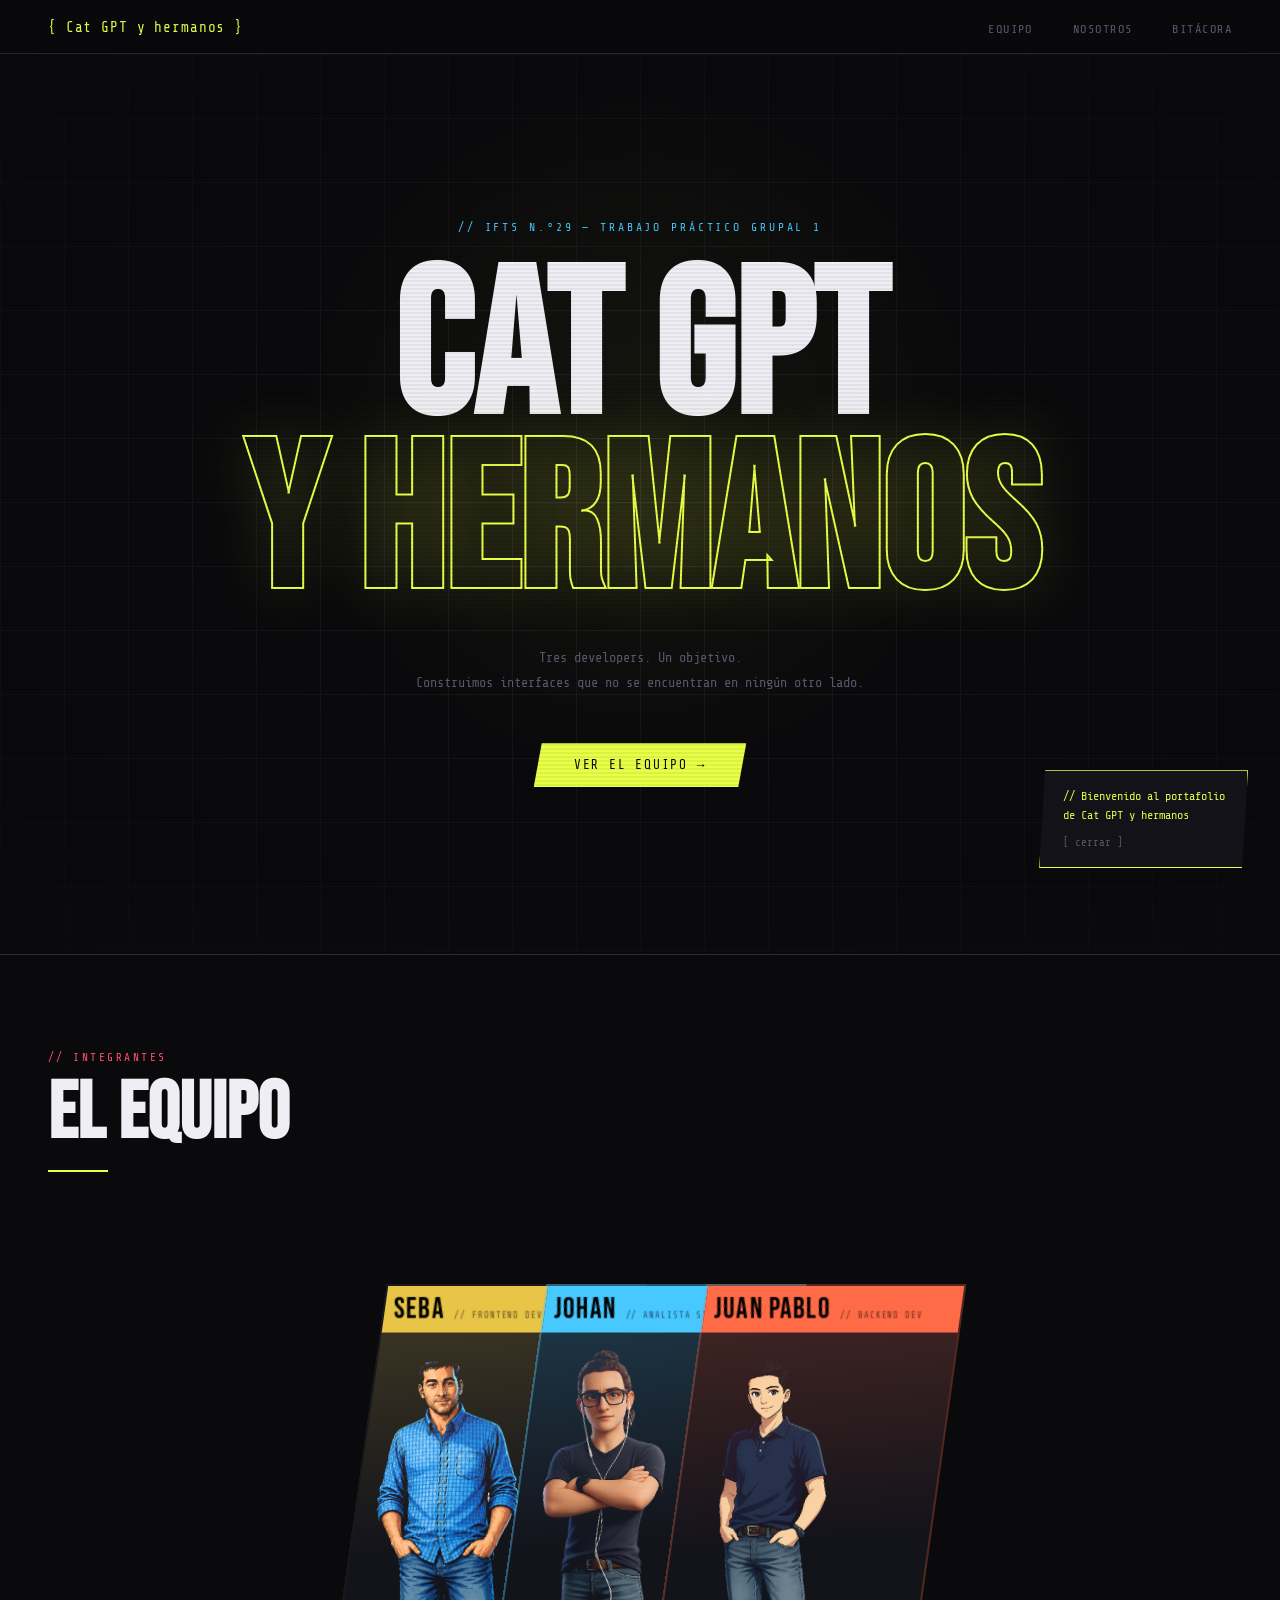
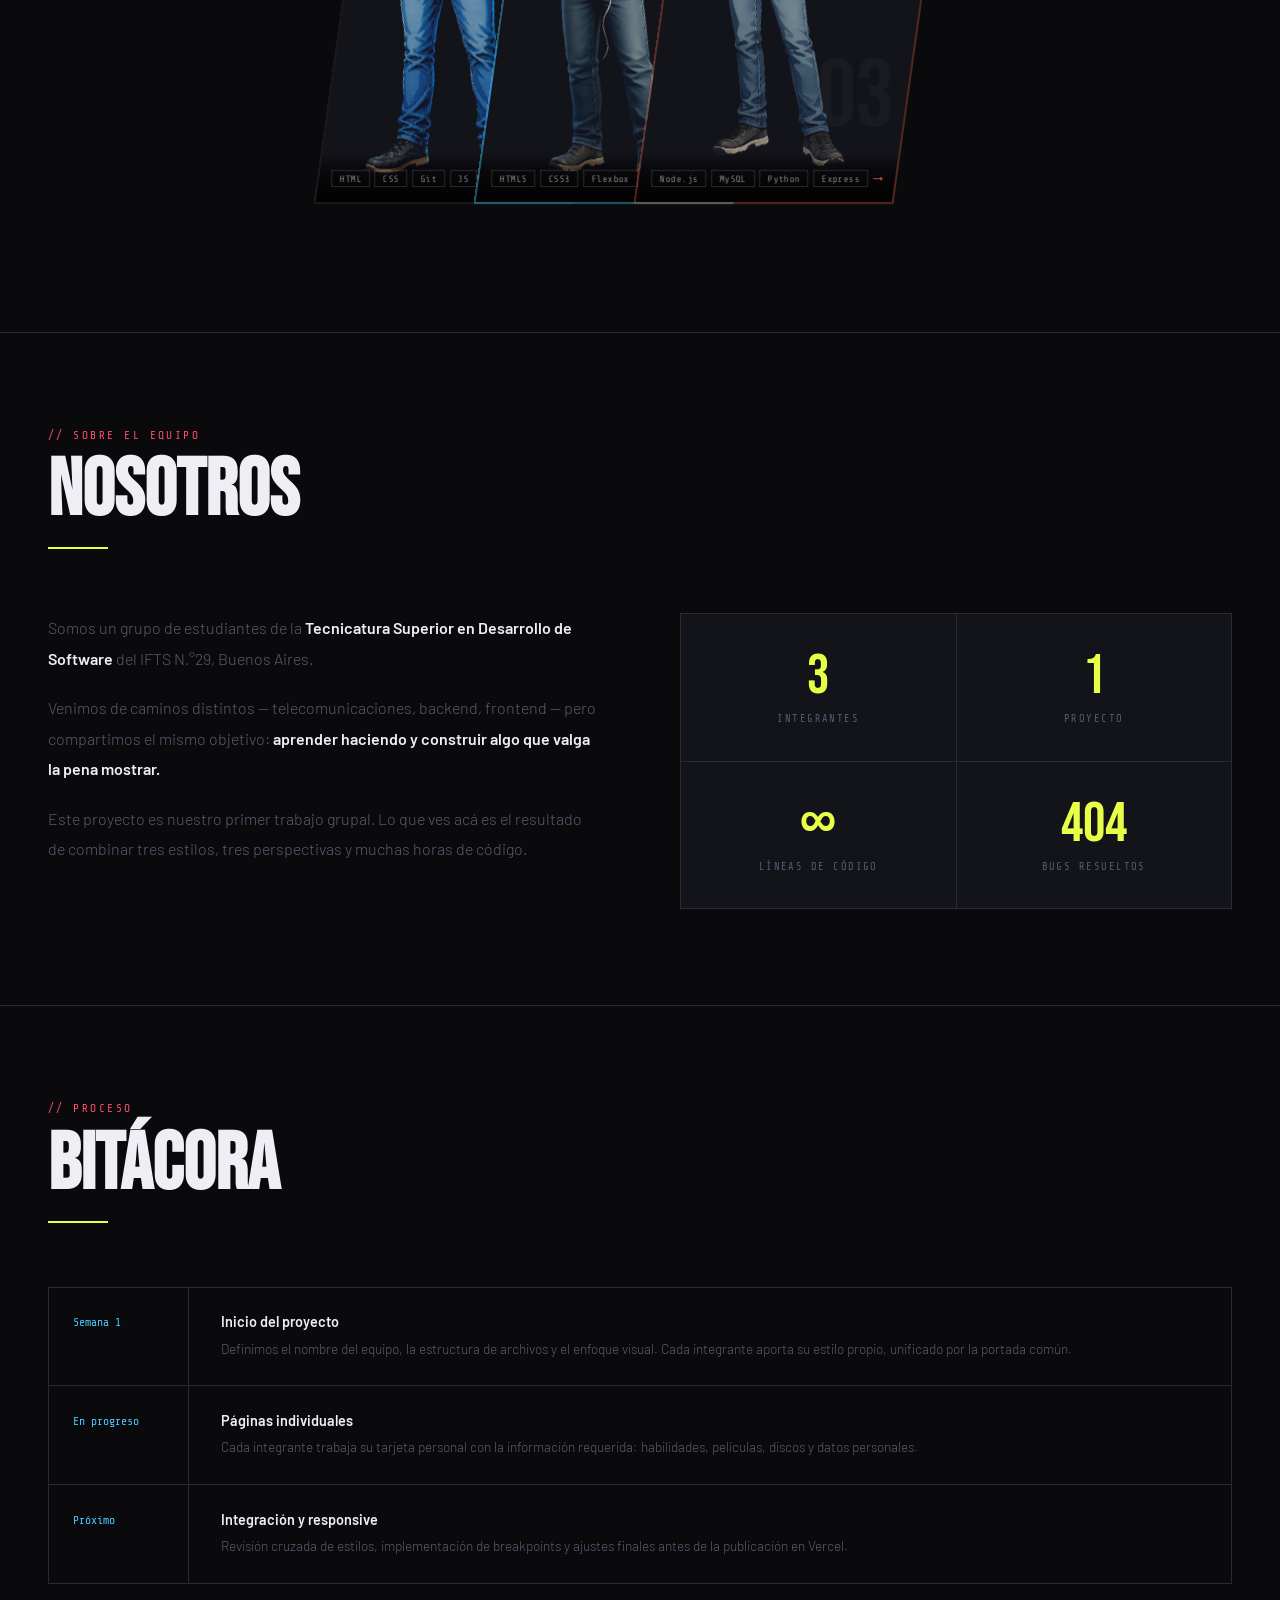
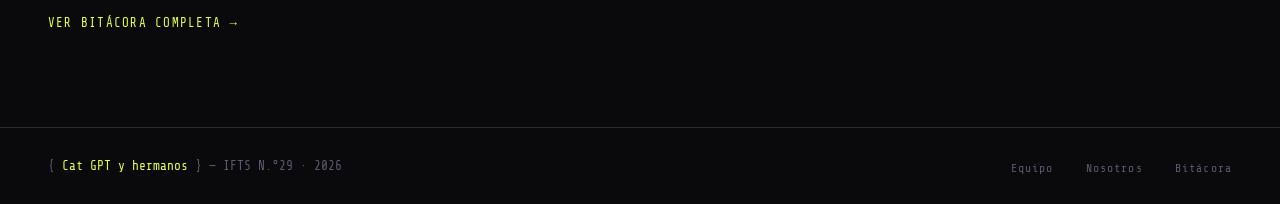
==== index.html @ 123f5d28 "Carga de archivos del TP1 Trabajo Práctico Grupal N°1 Portafolio de equipo desarrollado con HTML, CS" ====
<!DOCTYPE html>
<html lang="es">
<head>
  <meta charset="UTF-8" />
  <meta name="viewport" content="width=device-width, initial-scale=1.0" />
  <title>Cat gpt y hermanos — Portafolio Grupal</title>
  <link rel="preconnect" href="https://fonts.googleapis.com" />
  <link href="https://fonts.googleapis.com/css2?family=Share+Tech+Mono&family=Bebas+Neue&family=Barlow:wght@300;400;600&display=swap" rel="stylesheet" />
  <link rel="stylesheet" href="css/styles.css" />
</head>
<body>
<nav>
    <span class="nav-logo">{ Cat GPT y hermanos }</span>
    <ul class="nav-links">
      <li><a href="#equipo">Equipo</a></li>
      <li><a href="#nosotros">Nosotros</a></li>
      <li><a href="#bitacora">Bitácora</a></li>
    </ul>
  </nav>
  <div class="hero">
    <div class="hero-grid"></div>
    <div class="hero-glow"></div>
    <p class="hero-eyebrow">// IFTS N.°29 &mdash; Trabajo Práctico Grupal 1</p>
    <h1 class="hero-title">
      <span class="w1">CAT GPT</span>
      <span class="w2">Y HERMANOS</span>
    </h1>
    <p class="hero-sub">
      Tres developers. Un objetivo.<br>
      Construimos interfaces que no se encuentran en ningún otro lado.
    </p>
    <a href="#equipo" class="hero-cta">Ver el equipo →</a>
  </div>
  <section id="equipo">
    <div class="section-wrap">
      <p class="section-label">// integrantes</p>
      <h2 class="section-title">EL EQUIPO</h2>
      <div class="section-divider"></div>

      <div class="cards-stage">

        <!-- SEBA -->
        <a href="seba.html" class="char-card">
          <div class="char-bg"></div>
          <div class="char-banner">
            <span class="char-name">SEBA</span>
            <span class="char-role-badge">// Frontend Dev</span>
          </div>
          <img class="char-avatar" src="img/seba.png" alt="Seba" />
          <span class="char-num">01</span>
          <div class="char-footer">
            <div class="char-tags">
              <span class="char-tag">HTML</span>
              <span class="char-tag">CSS</span>
              <span class="char-tag">Git</span>
              <span class="char-tag">JS</span>
            </div>
            <span class="char-arrow">→</span>
          </div>
        </a>

        <!-- JOHAN -->
        <a href="johan.html" class="char-card">
          <div class="char-bg"></div>
          <div class="char-banner">
            <span class="char-name">JOHAN</span>
            <span class="char-role-badge">// Analista Sistemas</span>
          </div>
          <img class="char-avatar" src="img/johan.png" alt="Johan" />
          <span class="char-num">02</span>
          <div class="char-footer">
            <div class="char-tags">
              <span class="char-tag">HTML5</span>
              <span class="char-tag">CSS3</span>
              <span class="char-tag">Flexbox</span>
              <span class="char-tag">GitHub</span>
            </div>
            <span class="char-arrow">→</span>
          </div>
        </a>

        <!-- JUAN PABLO -->
        <a href="juanpablo.html" class="char-card">
          <div class="char-bg"></div>
          <div class="char-banner">
            <span class="char-name">JUAN PABLO</span>
            <span class="char-role-badge">// Backend Dev</span>
          </div>
          <img class="char-avatar" src="img/juanpablo.png" alt="Juan Pablo" />
          <span class="char-num">03</span>
          <div class="char-footer">
            <div class="char-tags">
              <span class="char-tag">Node.js</span>
              <span class="char-tag">MySQL</span>
              <span class="char-tag">Python</span>
              <span class="char-tag">Express</span>
            </div>
            <span class="char-arrow">→</span>
          </div>
        </a>

      </div>
    </div>
  </section>
  
  <section id="nosotros">
    <div class="section-wrap">
      <p class="section-label">// sobre el equipo</p>
      <h2 class="section-title">NOSOTROS</h2>
      <div class="section-divider"></div>

      <div class="about-grid">
        <div class="about-text">
          <p>Somos un grupo de estudiantes de la <strong>Tecnicatura Superior en Desarrollo de Software</strong> del IFTS N.°29, Buenos Aires.</p>
          <p>Venimos de caminos distintos — telecomunicaciones, backend, frontend — pero compartimos el mismo objetivo: <strong>aprender haciendo y construir algo que valga la pena mostrar.</strong></p>
          <p>Este proyecto es nuestro primer trabajo grupal. Lo que ves acá es el resultado de combinar tres estilos, tres perspectivas y muchas horas de código.</p>
        </div>

        <div class="about-stats">
          <div class="stat">
            <div class="stat-number">3</div>
            <div class="stat-label">Integrantes</div>
          </div>
          <div class="stat">
            <div class="stat-number">1</div>
            <div class="stat-label">Proyecto</div>
          </div>
          <div class="stat">
            <div class="stat-number">∞</div>
            <div class="stat-label">Líneas de código</div>
          </div>
          <div class="stat">
            <div class="stat-number">404</div>
            <div class="stat-label">Bugs resueltos</div>
          </div>
        </div>
      </div>

    </div>
  </section>

  <section id="bitacora">
    <div class="section-wrap">
      <p class="section-label">// proceso</p>
      <h2 class="section-title">BITÁCORA</h2>
      <div class="section-divider"></div>

      <div class="bitacora-list">

        <div class="bita-entry">
          <span class="bita-date">Semana 1</span>
          <div class="bita-content">
            <strong>Inicio del proyecto</strong>
            <p>Definimos el nombre del equipo, la estructura de archivos y el enfoque visual. Cada integrante aporta su estilo propio, unificado por la portada común.</p>
          </div>
        </div>

        <div class="bita-entry">
          <span class="bita-date">En progreso</span>
          <div class="bita-content">
            <strong>Páginas individuales</strong>
            <p>Cada integrante trabaja su tarjeta personal con la información requerida: habilidades, películas, discos y datos personales.</p>
          </div>
        </div>

        <div class="bita-entry">
          <span class="bita-date">Próximo</span>
          <div class="bita-content">
            <strong>Integración y responsive</strong>
            <p>Revisión cruzada de estilos, implementación de breakpoints y ajustes finales antes de la publicación en Vercel.</p>
          </div>
        </div>

      </div>
      <a href="bitacora.html" class="bita-link">Ver bitácora completa →</a>
    </div>
  </section>

  <footer>
    <span class="footer-brand">{ <span>Cat GPT y hermanos</span> } — IFTS N.°29 · 2026</span>
    <ul class="footer-links">
      <li><a href="#equipo">Equipo</a></li>
      <li><a href="#nosotros">Nosotros</a></li>
      <li><a href="bitacora.html">Bitácora</a></li>
    </ul>
  </footer>

  <div id="toast">
    <span>// Bienvenido al portafolio<br>de Cat GPT y hermanos</span>
    <span id="toast-close">[ cerrar ]</span>
  </div>

  <script src="js/main.js"></script>
</body>
</html>
---- css/styles.css ----
/* RESET & VARIABLES*/
*, *::before, *::after {
  box-sizing: border-box;
  margin: 0;
  padding: 0;
}

:root {
  --bg:      #0a0a0c;
  --card-bg: #13131a;
  --border:  #2a2a36;
  --accent:  #e8ff47;
  --accent2: #ff4f6d;
  --accent3: #47c8ff;
  --text:    #eeeef4;
  --muted:   #5a5a70;
  --mono:    'Share Tech Mono', monospace;
  --display: 'Bebas Neue', sans-serif;
  --body:    'Barlow', sans-serif;
  --c1: #e8c547;
  --c2: #47c8ff;
  --c3: #ff6b47;
}

html {
  scroll-behavior: smooth;
}

body {
  background: var(--bg);
  color: var(--text);
  font-family: var(--body);
  overflow-x: hidden;
}

body::after {
  content: '';
  position: fixed;
  inset: 0;
  background: repeating-linear-gradient(
    0deg,
    transparent,
    transparent 2px,
    rgba(0,0,0,0.05) 2px,
    rgba(0,0,0,0.05) 4px
  );
  pointer-events: none;
  z-index: 999;
}

nav {
  position: sticky;
  top: 0;
  z-index: 100;
  background: rgba(10,10,12,0.93);
  backdrop-filter: blur(16px);
  border-bottom: 1px solid var(--border);
  padding: 0 3rem;
  display: flex;
  align-items: center;
  justify-content: space-between;
  height: 54px;
}

.nav-logo {
  font-family: var(--mono);
  font-size: 0.9rem;
  color: var(--accent);
  letter-spacing: 0.06em;
}

.nav-links {
  display: flex;
  gap: 2.5rem;
  list-style: none;
}

.nav-links a {
  font-family: var(--mono);
  font-size: 0.75rem;
  color: var(--muted);
  text-decoration: none;
  letter-spacing: 0.12em;
  text-transform: uppercase;
  transition: color 0.2s;
}

.nav-links a:hover {
  color: var(--accent);
}

.hero {
  position: relative;
  min-height: 100vh;
  display: flex;
  flex-direction: column;
  align-items: center;
  justify-content: center;
  text-align: center;
  padding: 4rem 2rem;
  overflow: hidden;
}

.hero-grid {
  position: absolute;
  inset: 0;
  background-image:
    linear-gradient(rgba(42,42,54,0.5) 1px, transparent 1px),
    linear-gradient(90deg, rgba(42,42,54,0.5) 1px, transparent 1px);
  background-size: 64px 64px;
  mask-image: radial-gradient(ellipse 80% 70% at 50% 50%, black, transparent);
}

.hero-glow {
  position: absolute;
  width: 700px;
  height: 700px;
  border-radius: 50%;
  background: radial-gradient(circle, rgba(232,255,71,0.05) 0%, transparent 70%);
  top: 50%;
  left: 50%;
  transform: translate(-50%, -60%);
  pointer-events: none;
}

.hero-eyebrow {
  font-family: var(--mono);
  font-size: 0.72rem;
  color: var(--accent3);
  letter-spacing: 0.25em;
  text-transform: uppercase;
  margin-bottom: 2rem;
  opacity: 0;
  animation: fadeUp 0.6s ease forwards 0.2s;
  position: relative;
}

.hero-title {
  font-family: var(--display);
  font-size: clamp(5rem, 16vw, 13rem);
  line-height: 0.85;
  margin-bottom: 2rem;
  opacity: 0;
  animation: fadeUp 0.7s ease forwards 0.4s;
  position: relative;
}

.hero-title .w1 {
  color: var(--text);
  display: block;
}

.hero-title .w2 {
  color: transparent;
  -webkit-text-stroke: 2px var(--accent);
  display: block;
  text-shadow: 0 0 60px rgba(232,255,71,0.15);
}

.hero-sub {
  font-family: var(--mono);
  font-size: 0.85rem;
  color: var(--muted);
  line-height: 1.8;
  max-width: 460px;
  margin-bottom: 3rem;
  opacity: 0;
  animation: fadeUp 0.7s ease forwards 0.6s;
  position: relative;
}

.hero-cta {
  display: inline-block;
  font-family: var(--mono);
  font-size: 0.8rem;
  letter-spacing: 0.14em;
  text-transform: uppercase;
  color: var(--bg);
  background: var(--accent);
  padding: 0.9rem 2.5rem;
  text-decoration: none;
  clip-path: polygon(8px 0%, 100% 0%, calc(100% - 8px) 100%, 0% 100%);
  transition: box-shadow 0.2s, transform 0.2s;
  opacity: 0;
  animation: fadeUp 0.7s ease forwards 0.8s;
  position: relative;
}

.hero-cta:hover {
  box-shadow: 0 0 32px rgba(232,255,71,0.4);
  transform: translateY(-2px);
}

@keyframes fadeUp {
  from {
    opacity: 0;
    transform: translateY(24px);
  }
  to {
    opacity: 1;
    transform: translateY(0);
  }
}


#equipo {
  border-top: 1px solid var(--border);
}

.section-wrap {
  max-width: 1300px;
  margin: 0 auto;
  padding: 6rem 3rem;
}

.section-label {
  font-family: var(--mono);
  font-size: 0.7rem;
  color: var(--accent2);
  letter-spacing: 0.22em;
  text-transform: uppercase;
  margin-bottom: 0.6rem;
}

.section-title {
  font-family: var(--display);
  font-size: clamp(2.8rem, 7vw, 5rem);
  color: var(--text);
  line-height: 1;
  margin-bottom: 1rem;
}

.section-divider {
  width: 60px;
  height: 2px;
  background: var(--accent);
  margin-bottom: 4rem;
}

#equipo {
  border-top: 1px solid var(--border);
}

.cards-stage {
  display: flex;
  justify-content: center;
  align-items: flex-end;
  position: relative;
  padding: 3rem 0 2rem;
  margin: 0 -2rem;
}

.char-card {
  position: relative;
  width: 260px;
  height: 520px;
  flex-shrink: 0;
  text-decoration: none;
  color: inherit;
  cursor: pointer;
  overflow: hidden;
  border: 2px solid rgba(255,255,255,0.06);
  transform-style: preserve-3d;
  transition:
    transform 0.35s cubic-bezier(.22,1,.36,1),
    border-color 0.3s,
    box-shadow 0.35s;
}

.char-card::before {
  content: '';
  position: absolute;
  inset: 0;
  background: linear-gradient(175deg, var(--char-color) 0%, transparent 50%);
  opacity: 0.22;
  transition: opacity 0.3s;
  z-index: 0;
}

.char-card:hover::before {
  opacity: 0.4;
}

.char-bg {
  position: absolute;
  inset: 0;
  background: var(--card-bg);
  z-index: -1;
}

.char-card:nth-child(1) {
  --char-color: var(--c1);
  transform: skewX(-8deg) translateX(40px);
  z-index: 1;
  margin-right: -60px;
}

.char-card:nth-child(2) {
  --char-color: var(--c2);
  transform: skewX(-8deg) translateX(0px);
  z-index: 2;
  margin-right: -60px;
  border-color: rgba(71,200,255,0.4);
}

.char-card:nth-child(3) {
  --char-color: var(--c3);
  transform: skewX(-8deg) translateX(-40px);
  z-index: 3;
  border-color: rgba(255,107,71,0.3);
}

.char-card:hover {
  transform: skewX(-2deg) translateY(-24px) scale(1.04) !important;
  z-index: 10 !important;
}

.char-card:nth-child(1):hover {
  border-color: var(--c1);
  box-shadow: 0 0 0 1px var(--c1), 0 24px 60px rgba(232,197,71,0.25);
}

.char-card:nth-child(2):hover {
  border-color: var(--c2);
  box-shadow: 0 0 0 1px var(--c2), 0 24px 60px rgba(71,200,255,0.25);
}

.char-card:nth-child(3):hover {
  border-color: var(--c3);
  box-shadow: 0 0 0 1px var(--c3), 0 24px 60px rgba(255,107,71,0.25);
}

.char-banner {
  position: absolute;
  top: 0;
  left: -10px;
  right: -10px;
  padding: 0.65rem 1.2rem 0.5rem;
  background: var(--char-color);
  z-index: 4;
  display: flex;
  align-items: baseline;
  gap: 0.6rem;
  transform: skewX(8deg);
}

.char-name {
  font-family: var(--display);
  font-size: 1.8rem;
  color: #000;
  letter-spacing: 0.04em;
  line-height: 1;
}

.char-role-badge {
  font-family: var(--mono);
  font-size: 0.56rem;
  color: rgba(0,0,0,0.6);
  letter-spacing: 0.1em;
  text-transform: uppercase;
}

.char-avatar {
  position: absolute;
  bottom: 0;
  left: 50%;
  transform: translateX(-50%) skewX(8deg);
  height: 90%;
  width: auto;
  object-fit: contain;
  object-position: bottom;
  z-index: 2;
  mix-blend-mode: lighten;
  transition: transform 0.35s cubic-bezier(.22,1,.36,1);
  transform-origin: bottom center;
}

.char-card:hover .char-avatar {
  transform: translateX(-50%) skewX(8deg) scale(1.05) translateY(-8px);
}

.char-footer {
  position: absolute;
  bottom: 0;
  left: -10px;
  right: -10px;
  padding: 1rem 1.4rem 0.9rem;
  background: linear-gradient(to top, rgba(0,0,0,0.97) 0%, rgba(0,0,0,0.5) 70%, transparent 100%);
  z-index: 4;
  display: flex;
  align-items: center;
  justify-content: space-between;
  transform: skewX(8deg);
}

.char-tags {
  display: flex;
  flex-wrap: wrap;
  gap: 0.3rem;
}

.char-tag {
  font-family: var(--mono);
  font-size: 0.58rem;
  padding: 0.15rem 0.45rem;
  border: 1px solid rgba(255,255,255,0.15);
  color: rgba(255,255,255,0.5);
  letter-spacing: 0.05em;
}

.char-arrow {
  font-family: var(--mono);
  font-size: 1rem;
  color: var(--char-color);
  transition: transform 0.2s;
}

.char-card:hover .char-arrow {
  transform: translateX(4px);
}

.char-num {
  position: absolute;
  bottom: 3.5rem;
  right: 0.8rem;
  font-family: var(--display);
  font-size: 6rem;
  color: rgba(255,255,255,0.03);
  line-height: 1;
  z-index: 1;
  user-select: none;
  transform: skewX(8deg);
} 

#nosotros {
  border-top: 1px solid var(--border);
}

.about-grid {
  display: grid;
  grid-template-columns: 1fr 1fr;
  gap: 5rem;
  align-items: start;
}

.about-text p {
  font-size: 1rem;
  color: var(--muted);
  line-height: 1.9;
  margin-bottom: 1.2rem;
  font-weight: 300;
}

.about-text p strong {
  color: var(--text);
  font-weight: 600;
}

.about-stats {
  display: grid;
  grid-template-columns: 1fr 1fr;
  gap: 1px;
  background: var(--border);
  border: 1px solid var(--border);
}

.stat {
  background: var(--card-bg);
  padding: 2.2rem;
  text-align: center;
}

.stat-number {
  font-family: var(--display);
  font-size: 3.5rem;
  color: var(--accent);
  line-height: 1;
  margin-bottom: 0.5rem;
}

.stat-label {
  font-family: var(--mono);
  font-size: 0.65rem;
  color: var(--muted);
  letter-spacing: 0.14em;
  text-transform: uppercase;
}

#bitacora {
  border-top: 1px solid var(--border);
}

.bitacora-list {
  display: flex;
  flex-direction: column;
  border: 1px solid var(--border);
}

.bita-entry {
  display: grid;
  grid-template-columns: 140px 1fr;
  border-bottom: 1px solid var(--border);
  transition: background 0.2s;
}

.bita-entry:last-child {
  border-bottom: none;
}

.bita-entry:hover {
  background: var(--card-bg);
}

.bita-date {
  font-family: var(--mono);
  font-size: 0.72rem;
  color: var(--accent3);
  padding: 1.8rem 1.5rem;
  border-right: 1px solid var(--border);
}

.bita-content {
  padding: 1.6rem 2rem;
}

.bita-content strong {
  display: block;
  color: var(--text);
  font-size: 0.9rem;
  margin-bottom: 0.4rem;
  font-weight: 600;
}

.bita-content p {
  color: var(--muted);
  font-size: 0.85rem;
  line-height: 1.7;
  font-weight: 300;
}

.bita-link {
  display: inline-flex;
  align-items: center;
  gap: 0.5rem;
  margin-top: 2rem;
  font-family: var(--mono);
  font-size: 0.78rem;
  letter-spacing: 0.1em;
  text-transform: uppercase;
  color: var(--accent);
  text-decoration: none;
  transition: gap 0.2s;
}

.bita-link:hover {
  gap: 0.9rem;
}

footer {
  border-top: 1px solid var(--border);
  padding: 1.8rem 3rem;
  display: flex;
  align-items: center;
  justify-content: space-between;
}

.footer-brand {
  font-family: var(--mono);
  font-size: 0.8rem;
  color: var(--muted);
}

.footer-brand span {
  color: var(--accent);
}

.footer-links {
  display: flex;
  gap: 2rem;
  list-style: none;
}

.footer-links a {
  font-family: var(--mono);
  font-size: 0.72rem;
  color: var(--muted);
  text-decoration: none;
  letter-spacing: 0.1em;
  transition: color 0.2s;
}

.footer-links a:hover {
  color: var(--accent);
}

#toast {
  position: fixed;
  bottom: 2rem;
  right: 2rem;
  background: var(--card-bg);
  border: 1px solid var(--accent);
  padding: 1rem 1.4rem;
  font-family: var(--mono);
  font-size: 0.75rem;
  color: var(--accent);
  z-index: 500;
  max-width: 260px;
  line-height: 1.6;
  transform: translateY(20px);
  opacity: 0;
  transition: transform 0.4s ease, opacity 0.4s ease;
  clip-path: polygon(6px 0%, 100% 0%, calc(100% - 6px) 100%, 0% 100%);
}

#toast.visible {
  transform: translateY(0);
  opacity: 1;
}

#toast-close {
  display: block;
  margin-top: 0.5rem;
  color: var(--muted);
  font-size: 0.68rem;
  cursor: pointer;
}

@media (max-width: 900px) {
  .cards-stage {
    flex-direction: column;
    align-items: center;
    gap: 1.5rem;
    padding: 1rem 0;
    margin: 0;
  }

  .char-card {
    width: 100%;
    max-width: 320px;
    height: 420px;
    margin: 0 !important;
  }

  .char-card:nth-child(1),
  .char-card:nth-child(2),
  .char-card:nth-child(3) {
    transform: none !important;
  }

  .char-banner,
  .char-footer,
  .char-num {
    transform: none !important;
  }

  .char-avatar {
    transform: translateX(-50%) !important;
  }

  .char-card:hover {
    transform: translateY(-8px) !important;
  }

  .about-grid {
    grid-template-columns: 1fr;
    gap: 2.5rem;
  }

  .section-wrap {
    padding: 4rem 1.5rem;
  }

  nav {
    padding: 0 1.5rem;
  }
}

@media (max-width: 400px) {
  .nav-links {
    display: none;
  }

  .hero-title {
    font-size: 4rem;
  }

  .about-stats {
    grid-template-columns: 1fr;
  }

  footer {
    flex-direction: column;
    gap: 1rem;
    text-align: center;
  }

  .bita-entry {
    grid-template-columns: 1fr;
  }

  .bita-date {
    border-right: none;
    border-bottom: 1px solid var(--border);
  }
}
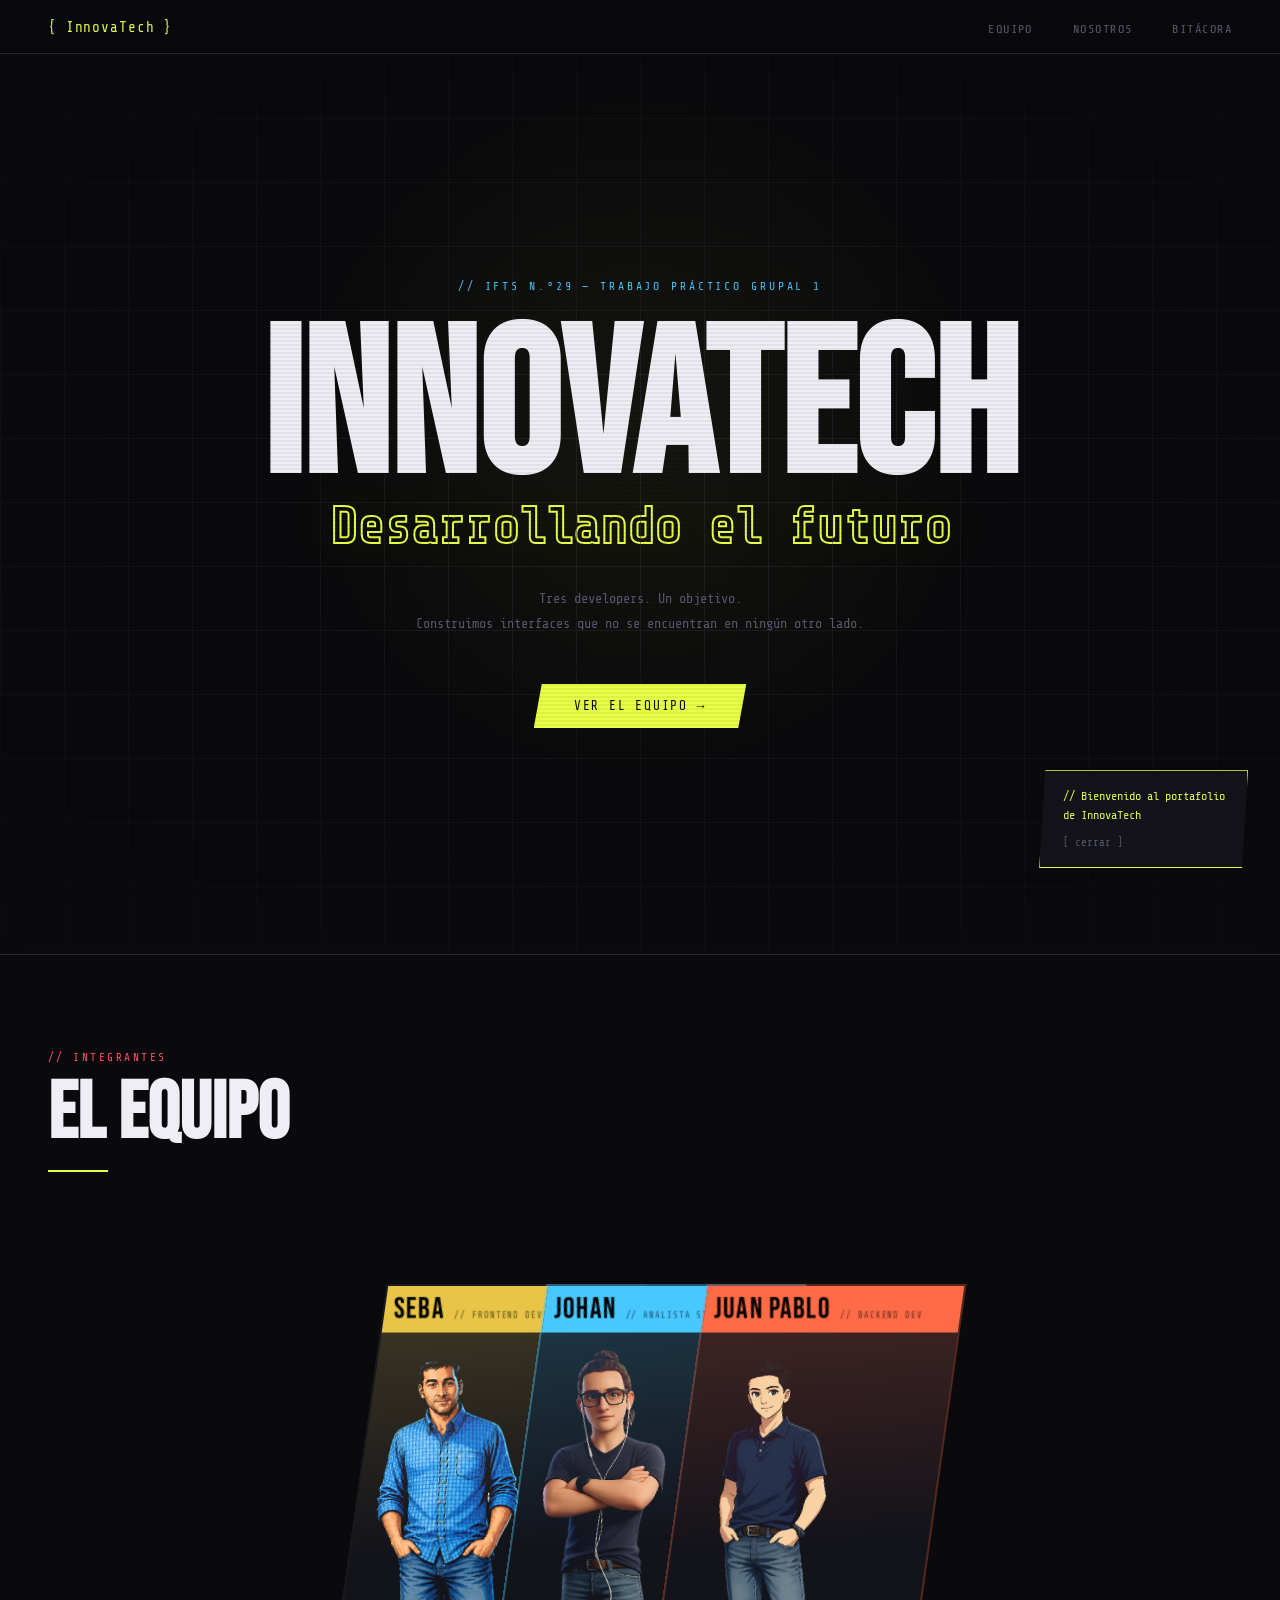
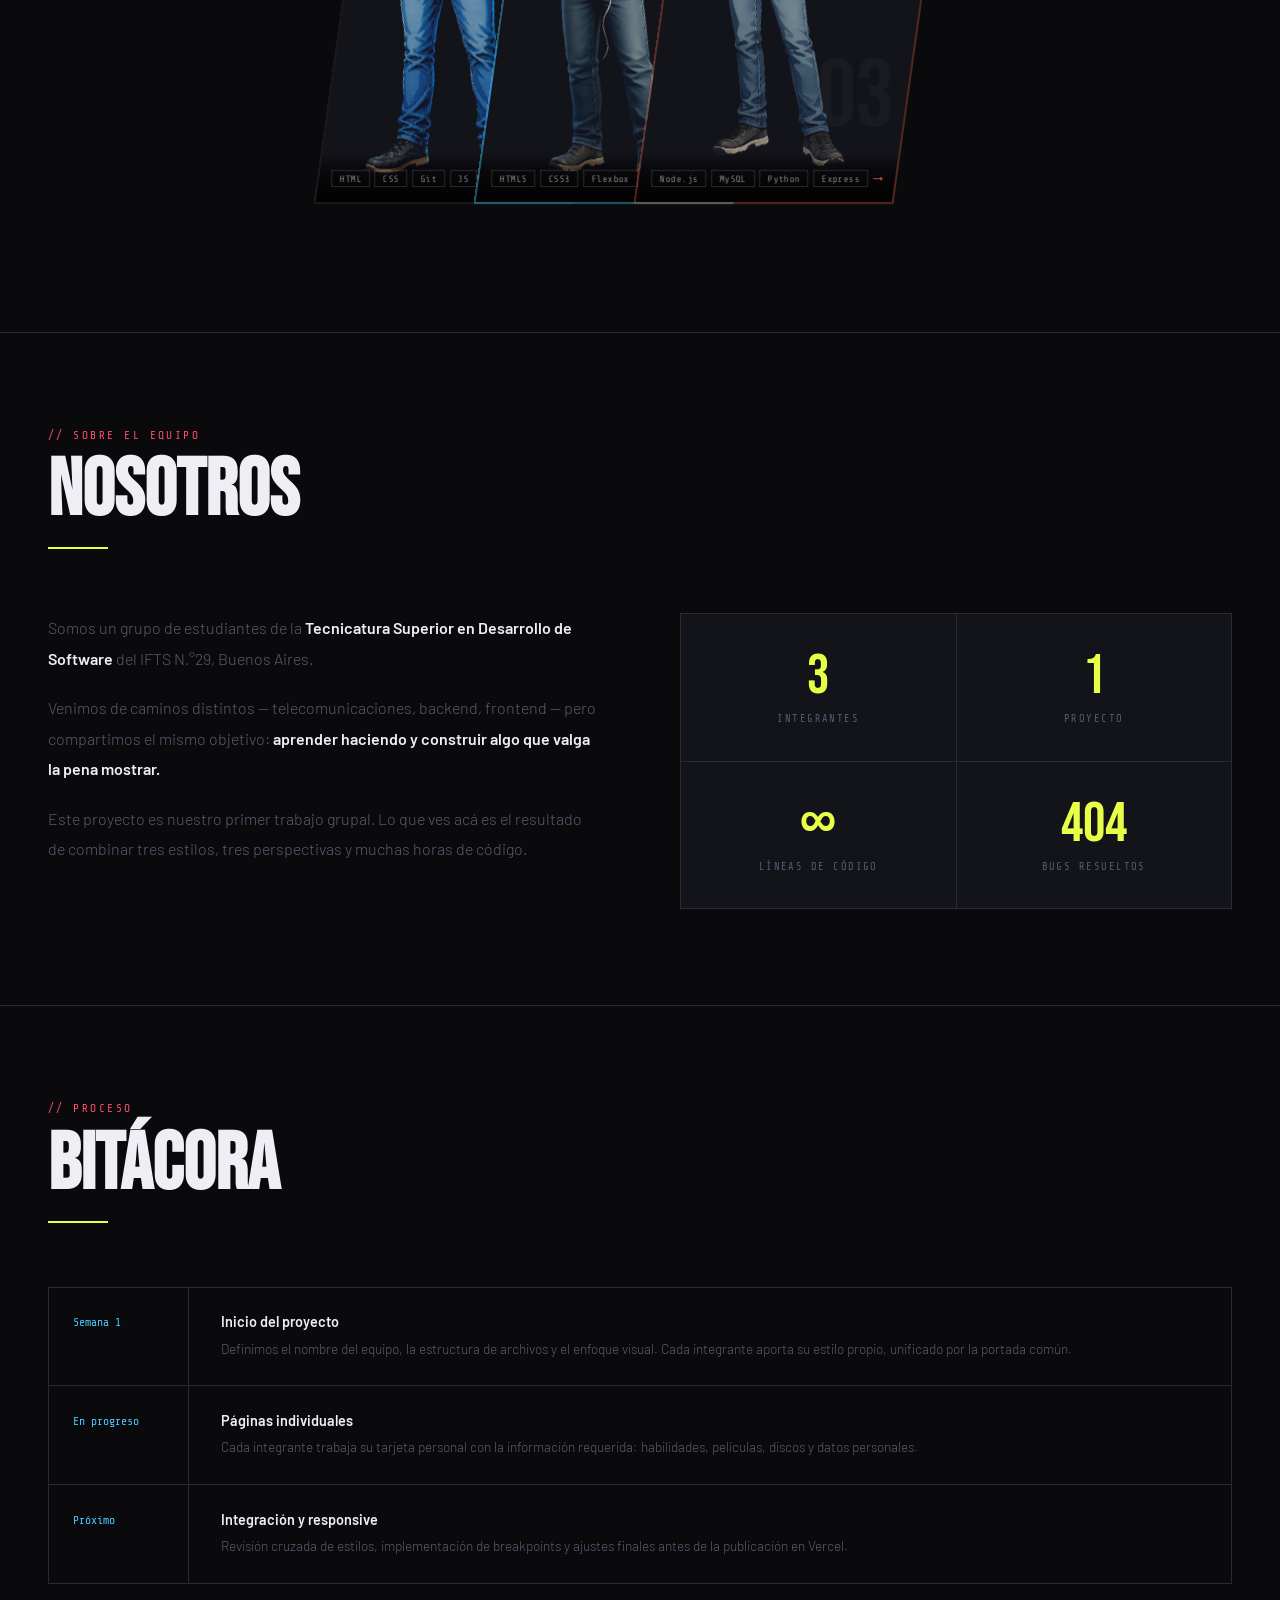
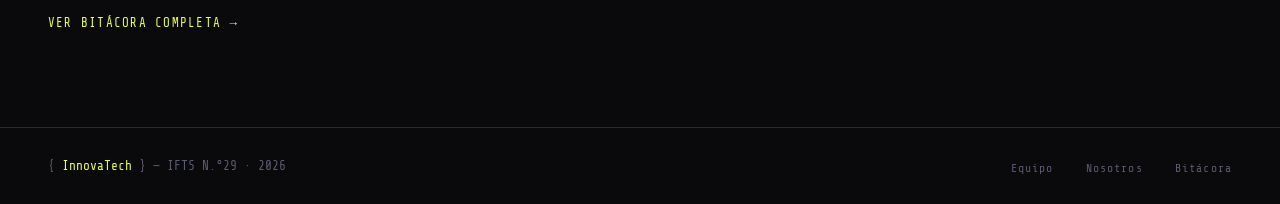
==== commit 3e9b2678: "Creo otra rama" ====
--- a/index.html
+++ b/index.html
@@ -4,14 +4,14 @@
 <head>
   <meta charset="UTF-8" />
   <meta name="viewport" content="width=device-width, initial-scale=1.0" />
-  <title>Cat gpt y hermanos — Portafolio Grupal</title>
+  <title>InnovaTech — Portafolio Grupal</title>
   <link rel="preconnect" href="https://fonts.googleapis.com" />
   <link href="https://fonts.googleapis.com/css2?family=Share+Tech+Mono&family=Bebas+Neue&family=Barlow:wght@300;400;600&display=swap" rel="stylesheet" />
   <link rel="stylesheet" href="css/styles.css" />
 </head>
 <body>
 <nav>
-    <span class="nav-logo">{ Cat GPT y hermanos }</span>
+    <span class="nav-logo">{ InnovaTech }</span>
     <ul class="nav-links">
       <li><a href="#equipo">Equipo</a></li>
       <li><a href="#nosotros">Nosotros</a></li>
@@ -23,9 +23,9 @@
     <div class="hero-glow"></div>
     <p class="hero-eyebrow">// IFTS N.°29 &mdash; Trabajo Práctico Grupal 1</p>
     <h1 class="hero-title">
-      <span class="w1">CAT GPT</span>
-      <span class="w2">Y HERMANOS</span>
+      <span class="w1">INNOVATECH</span>
     </h1>
+    <h2 class="w2h2">Desarrollando el futuro</h2>
     <p class="hero-sub">
       Tres developers. Un objetivo.<br>
       Construimos interfaces que no se encuentran en ningún otro lado.
@@ -178,7 +178,7 @@
   </section>
 
   <footer>
-    <span class="footer-brand">{ <span>Cat GPT y hermanos</span> } — IFTS N.°29 · 2026</span>
+    <span class="footer-brand">{ <span>InnovaTech</span> } — IFTS N.°29 · 2026</span>
     <ul class="footer-links">
       <li><a href="#equipo">Equipo</a></li>
       <li><a href="#nosotros">Nosotros</a></li>
@@ -187,7 +187,7 @@
   </footer>
 
   <div id="toast">
-    <span>// Bienvenido al portafolio<br>de Cat GPT y hermanos</span>
+    <span>// Bienvenido al portafolio<br>de InnovaTech</span>
     <span id="toast-close">[ cerrar ]</span>
   </div>
 
--- a/css/styles.css
+++ b/css/styles.css
@@ -48,6 +48,16 @@
   z-index: 999;
 }
 
+.w2h2{
+    color: transparent;
+    -webkit-text-stroke: 2px var(--accent);
+    font-family: var(--mono);
+    display: block;
+    font-size: 50px;
+    text-shadow: 0 0 60px rgba(232,255,71,0.15);
+    margin-bottom: 2rem;;
+}
+
 nav {
   position: sticky;
   top: 0;
@@ -139,7 +149,6 @@
   font-family: var(--display);
   font-size: clamp(5rem, 16vw, 13rem);
   line-height: 0.85;
-  margin-bottom: 2rem;
   opacity: 0;
   animation: fadeUp 0.7s ease forwards 0.4s;
   position: relative;
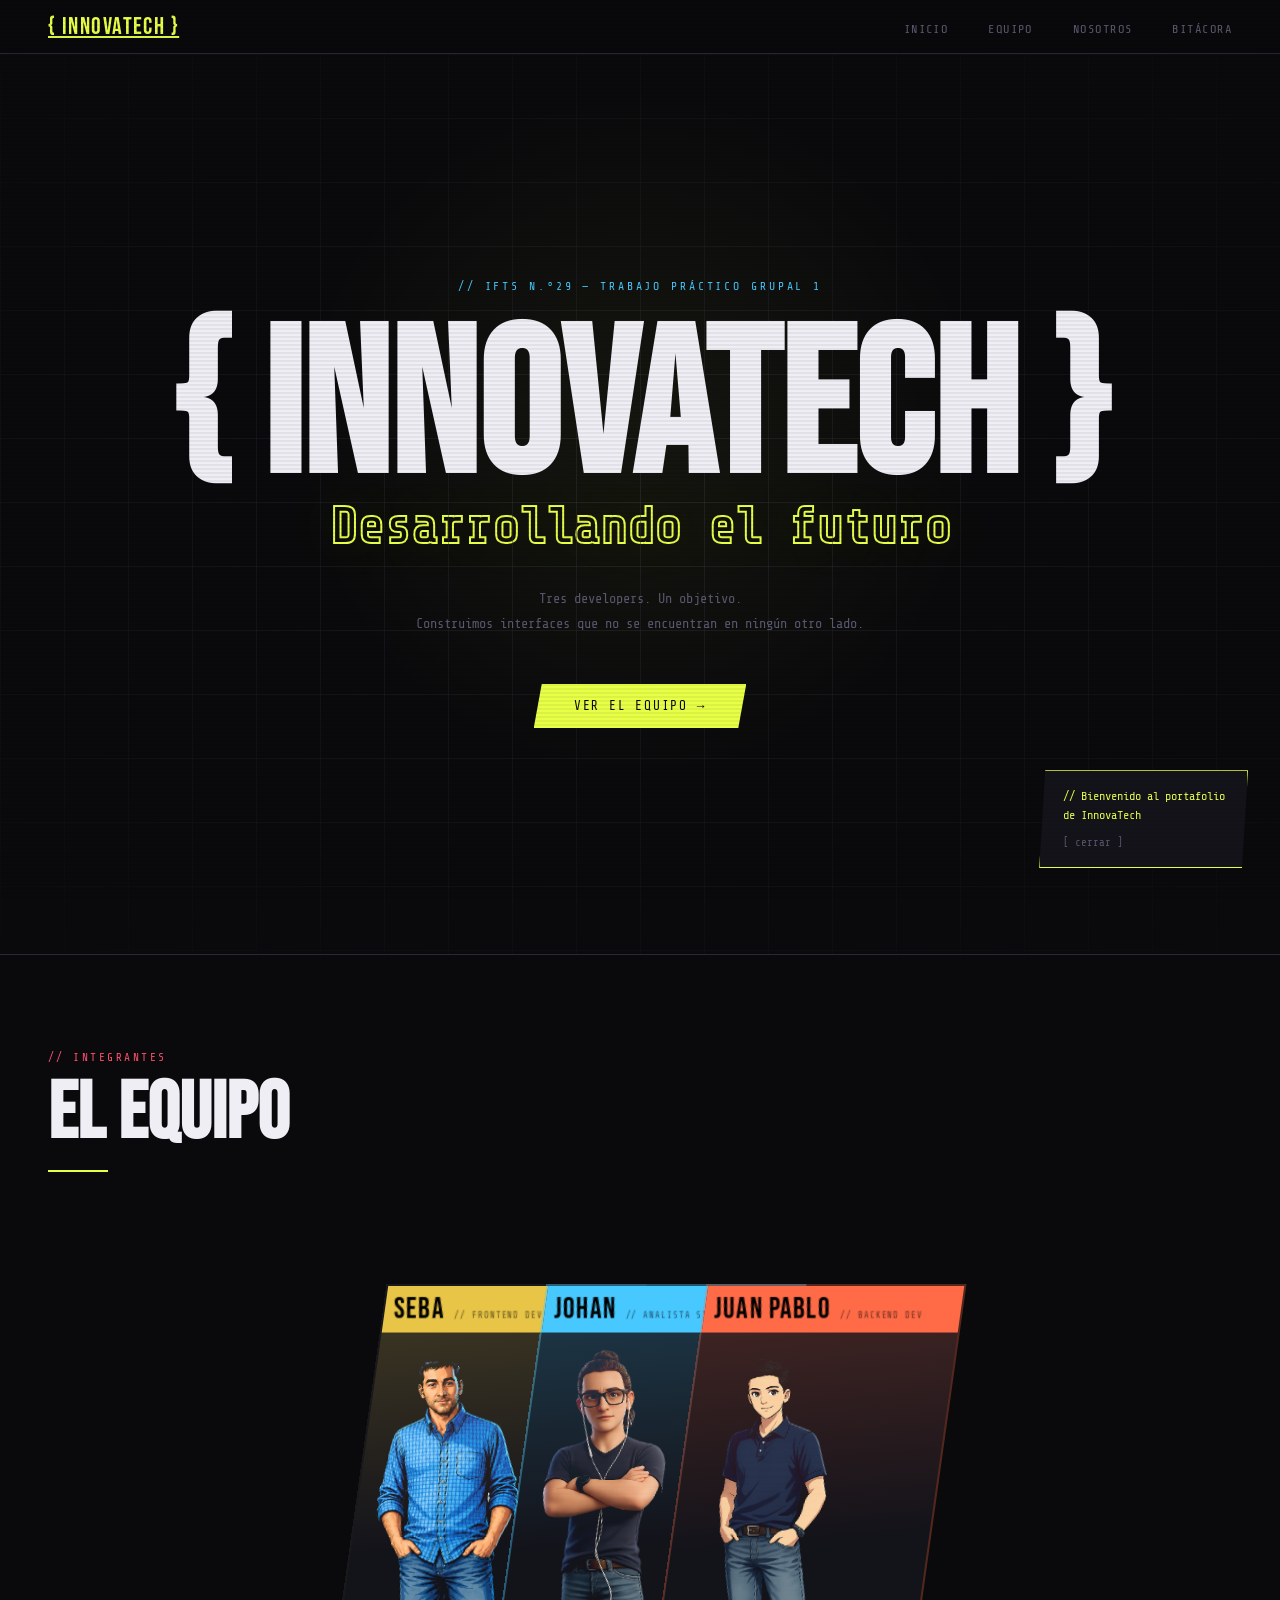
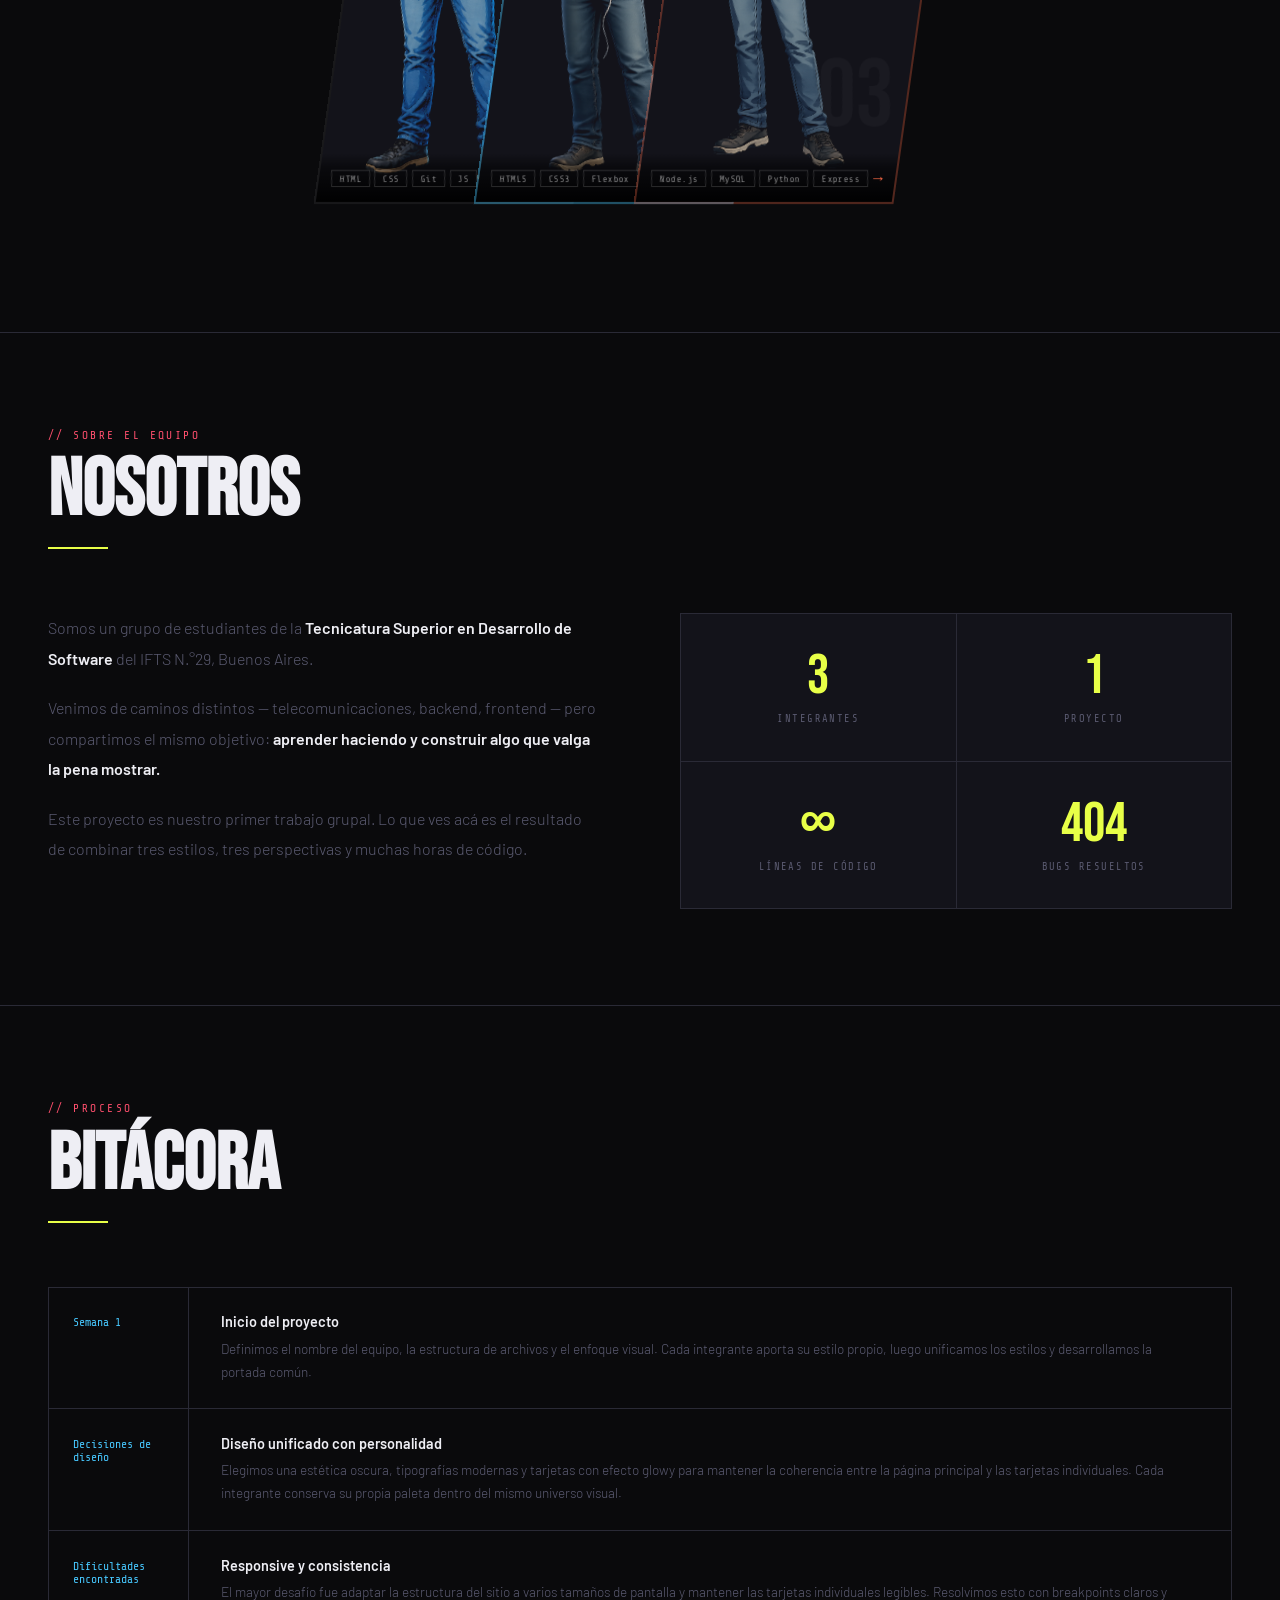
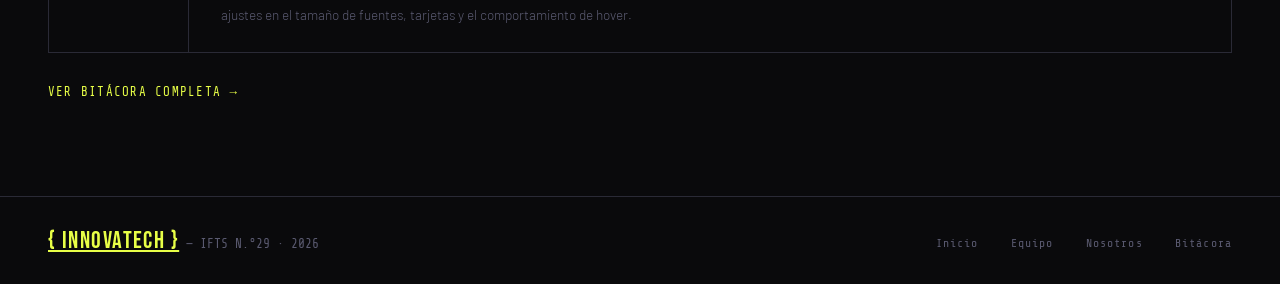
==== commit 8f3f32c2: "Se agregan vistas de las tarjetas personales, se coloca boton hamburguesa para dispositivos con reso" ====
--- a/index.html
+++ b/index.html
@@ -11,11 +11,13 @@
 </head>
 <body>
 <nav>
-    <span class="nav-logo">{ InnovaTech }</span>
+    <span><a href="/index.html" class="nav-logo">{ InnovaTech }</a></span>
+    <button class="nav-toggle">☰</button>
     <ul class="nav-links">
-      <li><a href="#equipo">Equipo</a></li>
-      <li><a href="#nosotros">Nosotros</a></li>
-      <li><a href="#bitacora">Bitácora</a></li>
+      <li><a href="/index.html">Inicio</a></li>
+      <li><a href="/index.html#equipo">Equipo</a></li>
+      <li><a href="/index.html#nosotros">Nosotros</a></li>
+      <li><a href="/bitacora.html">Bitácora</a></li>
     </ul>
   </nav>
   <div class="hero">
@@ -23,14 +25,14 @@
     <div class="hero-glow"></div>
     <p class="hero-eyebrow">// IFTS N.°29 &mdash; Trabajo Práctico Grupal 1</p>
     <h1 class="hero-title">
-      <span class="w1">INNOVATECH</span>
+      <span class="w1">{ InnovaTech }</span>
     </h1>
     <h2 class="w2h2">Desarrollando el futuro</h2>
     <p class="hero-sub">
       Tres developers. Un objetivo.<br>
       Construimos interfaces que no se encuentran en ningún otro lado.
     </p>
-    <a href="#equipo" class="hero-cta">Ver el equipo →</a>
+    <a href="/index.html#equipo" class="hero-cta">Ver el equipo →</a>
   </div>
   <section id="equipo">
     <div class="section-wrap">
@@ -152,23 +154,23 @@
           <span class="bita-date">Semana 1</span>
           <div class="bita-content">
             <strong>Inicio del proyecto</strong>
-            <p>Definimos el nombre del equipo, la estructura de archivos y el enfoque visual. Cada integrante aporta su estilo propio, unificado por la portada común.</p>
+            <p>Definimos el nombre del equipo, la estructura de archivos y el enfoque visual. Cada integrante aporta su estilo propio, luego unificamos los estilos y desarrollamos la portada común.</p>
           </div>
         </div>
 
         <div class="bita-entry">
-          <span class="bita-date">En progreso</span>
+          <span class="bita-date">Decisiones de diseño</span>
           <div class="bita-content">
-            <strong>Páginas individuales</strong>
-            <p>Cada integrante trabaja su tarjeta personal con la información requerida: habilidades, películas, discos y datos personales.</p>
+            <strong>Diseño unificado con personalidad</strong>
+            <p>Elegimos una estética oscura, tipografías modernas y tarjetas con efecto glowy para mantener la coherencia entre la página principal y las tarjetas individuales. Cada integrante conserva su propia paleta dentro del mismo universo visual.</p>
           </div>
         </div>
 
         <div class="bita-entry">
-          <span class="bita-date">Próximo</span>
+          <span class="bita-date">Dificultades encontradas</span>
           <div class="bita-content">
-            <strong>Integración y responsive</strong>
-            <p>Revisión cruzada de estilos, implementación de breakpoints y ajustes finales antes de la publicación en Vercel.</p>
+            <strong>Responsive y consistencia</strong>
+            <p>El mayor desafío fue adaptar la estructura del sitio a varios tamaños de pantalla y mantener las tarjetas individuales legibles. Resolvímos esto con breakpoints claros y ajustes en el tamaño de fuentes, tarjetas y el comportamiento de hover.</p>
           </div>
         </div>
 
@@ -178,11 +180,12 @@
   </section>
 
   <footer>
-    <span class="footer-brand">{ <span>InnovaTech</span> } — IFTS N.°29 · 2026</span>
+    <span class="footer-brand"><span><a href="/index.html" class="nav-logo">{ InnovaTech }</a></span> — IFTS N.°29 · 2026</span>
     <ul class="footer-links">
-      <li><a href="#equipo">Equipo</a></li>
-      <li><a href="#nosotros">Nosotros</a></li>
-      <li><a href="bitacora.html">Bitácora</a></li>
+      <li><a href="/index.html#index">Inicio</a></li>
+      <li><a href="/index.html#equipo">Equipo</a></li>
+      <li><a href="/index.html#nosotros">Nosotros</a></li>
+      <li><a href="/bitacora.html">Bitácora</a></li>
     </ul>
   </footer>
 
--- a/css/styles.css
+++ b/css/styles.css
@@ -58,6 +58,17 @@
     margin-bottom: 2rem;;
 }
 
+.w2h2-sub{
+    color: transparent;
+    -webkit-text-stroke: 2px var(--accent);
+    font-family: var(--mono);
+    display: block;
+    font-size: 50px;
+    text-shadow: 0 0 60px rgba(232,255,71,0.15);
+    margin-bottom: 2rem;
+    margin-top: 3rem;
+}
+
 nav {
   position: sticky;
   top: 0;
@@ -73,8 +84,8 @@
 }
 
 .nav-logo {
-  font-family: var(--mono);
-  font-size: 0.9rem;
+  font-family: var(--display);
+  font-size: 1.5rem;
   color: var(--accent);
   letter-spacing: 0.06em;
 }
@@ -97,6 +108,15 @@
 
 .nav-links a:hover {
   color: var(--accent);
+}
+
+.nav-toggle {
+  display: none;
+  background: none;
+  border: none;
+  font-size: 1.5rem;
+  color: var(--accent);
+  cursor: pointer;
 }
 
 .hero {
@@ -602,6 +622,9 @@
   color: var(--accent);
 }
 
+
+
+
 #toast {
   position: fixed;
   bottom: 2rem;
@@ -612,18 +635,20 @@
   font-family: var(--mono);
   font-size: 0.75rem;
   color: var(--accent);
-  z-index: 500;
+  z-index: 50;
   max-width: 260px;
   line-height: 1.6;
   transform: translateY(20px);
   opacity: 0;
   transition: transform 0.4s ease, opacity 0.4s ease;
   clip-path: polygon(6px 0%, 100% 0%, calc(100% - 6px) 100%, 0% 100%);
+  pointer-events: none;
 }
 
 #toast.visible {
   transform: translateY(0);
   opacity: 1;
+  pointer-events: auto;
 }
 
 #toast-close {
@@ -684,9 +709,27 @@
   }
 }
 
+
+
+
 @media (max-width: 400px) {
   .nav-links {
+    position: absolute;
+    top: 54px;
+    left: 0;
+    right: 0;
+    background: var(--card-bg);
+    flex-direction: column;
+    padding: 1rem;
     display: none;
+  }
+
+  .nav-links.nav-open {
+    display: flex;
+  }
+
+  .nav-toggle {
+    display: block;
   }
 
   .hero-title {
@@ -711,4 +754,224 @@
     border-right: none;
     border-bottom: 1px solid var(--border);
   }
-}+}
+
+
+
+
+
+/* Vista Tarjetas personales*/
+
+.personal-info{
+    display: flex;
+    flex-direction: column;
+    align-items: center;
+    gap: 1.5rem;
+}
+.hero-columnas-grid{
+    display: grid;
+    grid-template-columns: 1fr 1fr;
+    gap: 2rem;
+}
+
+.info-section {
+  margin-top: 2rem;
+  padding: 1.5rem;
+  background: linear-gradient(135deg, var(--card-bg) 0%, rgba(26,26,33,0.95) 100%);
+  border: 1px solid var(--border);
+  border-radius: 12px;
+  box-shadow: 0 4px 20px rgba(0,0,0,0.3);
+  max-width: 600px;
+  position: relative;
+  overflow: hidden;
+}
+
+.info-section::before {
+  content: '';
+  position: absolute;
+  top: 0;
+  left: 0;
+  right: 0;
+  height: 3px;
+  background: linear-gradient(90deg, var(--accent), var(--accent2), var(--accent3));
+}
+
+.info-section h3 {
+  color: var(--accent);
+  font-family: var(--mono);
+  font-size: 1.3rem;
+  margin-bottom: 1rem;
+  text-transform: uppercase;
+  letter-spacing: 0.08em;
+  position: relative;
+  display: flex;
+  align-items: center;
+  gap: 0.5rem;
+}
+
+.info-section h3::after {
+  content: '//';
+  color: var(--accent2);
+  font-size: 0.9rem;
+}
+
+.location-title::before {
+  content: '📍';
+  margin-right: 0.5rem;
+  font-size: 1.1rem;
+}
+
+.info-section p {
+  color: var(--text);
+  font-family: var(--body);
+  line-height: 1.6;
+  margin-bottom: 0.5rem;
+  font-size: 1rem;
+}
+
+.info-section ul {
+  list-style: none;
+  padding-left: 0;
+  display: flex;
+  flex-wrap: wrap;
+  gap: 0.5rem;
+  margin: 0;
+}
+
+.info-section li {
+  background: rgba(42,42,54,0.6);
+  border: 1px solid var(--border);
+  border-radius: 20px;
+  padding: 0.4rem 0.8rem;
+  font-size: 0.9rem;
+  color: var(--text);
+  font-family: var(--body);
+  transition: all 0.3s ease;
+  position: relative;
+  display: flex;
+  align-items: center;
+  gap: 0.3rem;
+}
+
+.info-section li::before {
+  content: '●';
+  color: var(--accent);
+  font-size: 0.6rem;
+  flex-shrink: 0;
+}
+
+.info-section li:hover {
+  background: rgba(232,255,71,0.1);
+  border-color: var(--accent);
+  transform: translateY(-2px);
+  box-shadow: 0 2px 8px rgba(232,255,71,0.2);
+}
+
+.personal-card-sm {
+  --char-color: var(--c1) !important;
+}
+
+.personal-card-sm:hover {
+  transform: none !important;
+  border-color: var(--c1);
+  box-shadow: 0 0 0 1px var(--c1), 0 24px 60px rgba(255,107,71,0.25);
+}
+
+.personal-card-sm:hover .char-avatar {
+  transform: translateX(-50%) !important;
+}
+
+.personal-card-jm {
+  --char-color: var(--c2) !important;
+}
+
+.personal-card-jm:hover {
+  transform: none !important;
+  border-color: var(--c2);
+  box-shadow: 0 0 0 1px var(--c2), 0 24px 60px rgba(255,107,71,0.25);
+}
+
+.personal-card-jm:hover .char-avatar {
+  transform: translateX(-50%) !important;
+}
+
+.personal-card-jp {
+  --char-color: var(--c3) !important;
+}
+
+.personal-card-jp:hover {
+  transform: none !important;
+  border-color: var(--c3);
+  box-shadow: 0 0 0 1px var(--c3), 0 24px 60px rgba(255,107,71,0.25);
+}
+
+.personal-card-jp:hover .char-avatar {
+  transform: translateX(-50%) !important;
+}
+
+@media (max-width: 400px) {
+  .hero-columnas-grid {
+    grid-template-columns: 1fr;
+    gap: 1rem;
+  }
+  .w2h2-sub {
+    font-size: 1.3rem;
+    margin-top: 1rem;
+    margin-bottom: 1rem;
+  }
+  .info-section {
+    margin-top: 1rem;
+    padding: 0.6rem 0.7rem;
+    border-radius: 6px;
+    max-width: 100%;
+  }
+
+  .info-section h3 {
+    font-size: 0.9rem;
+    margin-bottom: 0.3rem;
+  }
+
+  .info-section p {
+    font-size: 0.8rem;
+    margin-bottom: 0.3rem;
+  }
+
+  .info-section li {
+    font-size: 0.8rem;
+    margin-bottom: 0.3rem;
+    padding-left: 0.7rem;
+  }
+}
+@media (max-width: 900px) {
+  .hero-columnas-grid {
+    grid-template-columns: 1fr;
+    gap: 2rem;
+  }
+  .w2h2-sub {
+    font-size: 2.2rem;
+    margin-top: 1.5rem;
+    margin-bottom: 1rem;
+  }
+  .info-section {
+    margin-top: 1.5rem;
+    padding: 1rem;
+    max-width: 100%;
+  }
+
+  .info-section h3 {
+    font-size: 1.1rem;
+    margin-bottom: 0.5rem;
+  }
+
+  .info-section p, .info-section li {
+    font-size: 0.95rem;
+  }
+}
+
+@media (min-width: 1201px) {
+  .hero-columnas-grid {
+    grid-template-columns: 1fr 1fr;
+    gap: 2.5rem;
+  }
+}
+
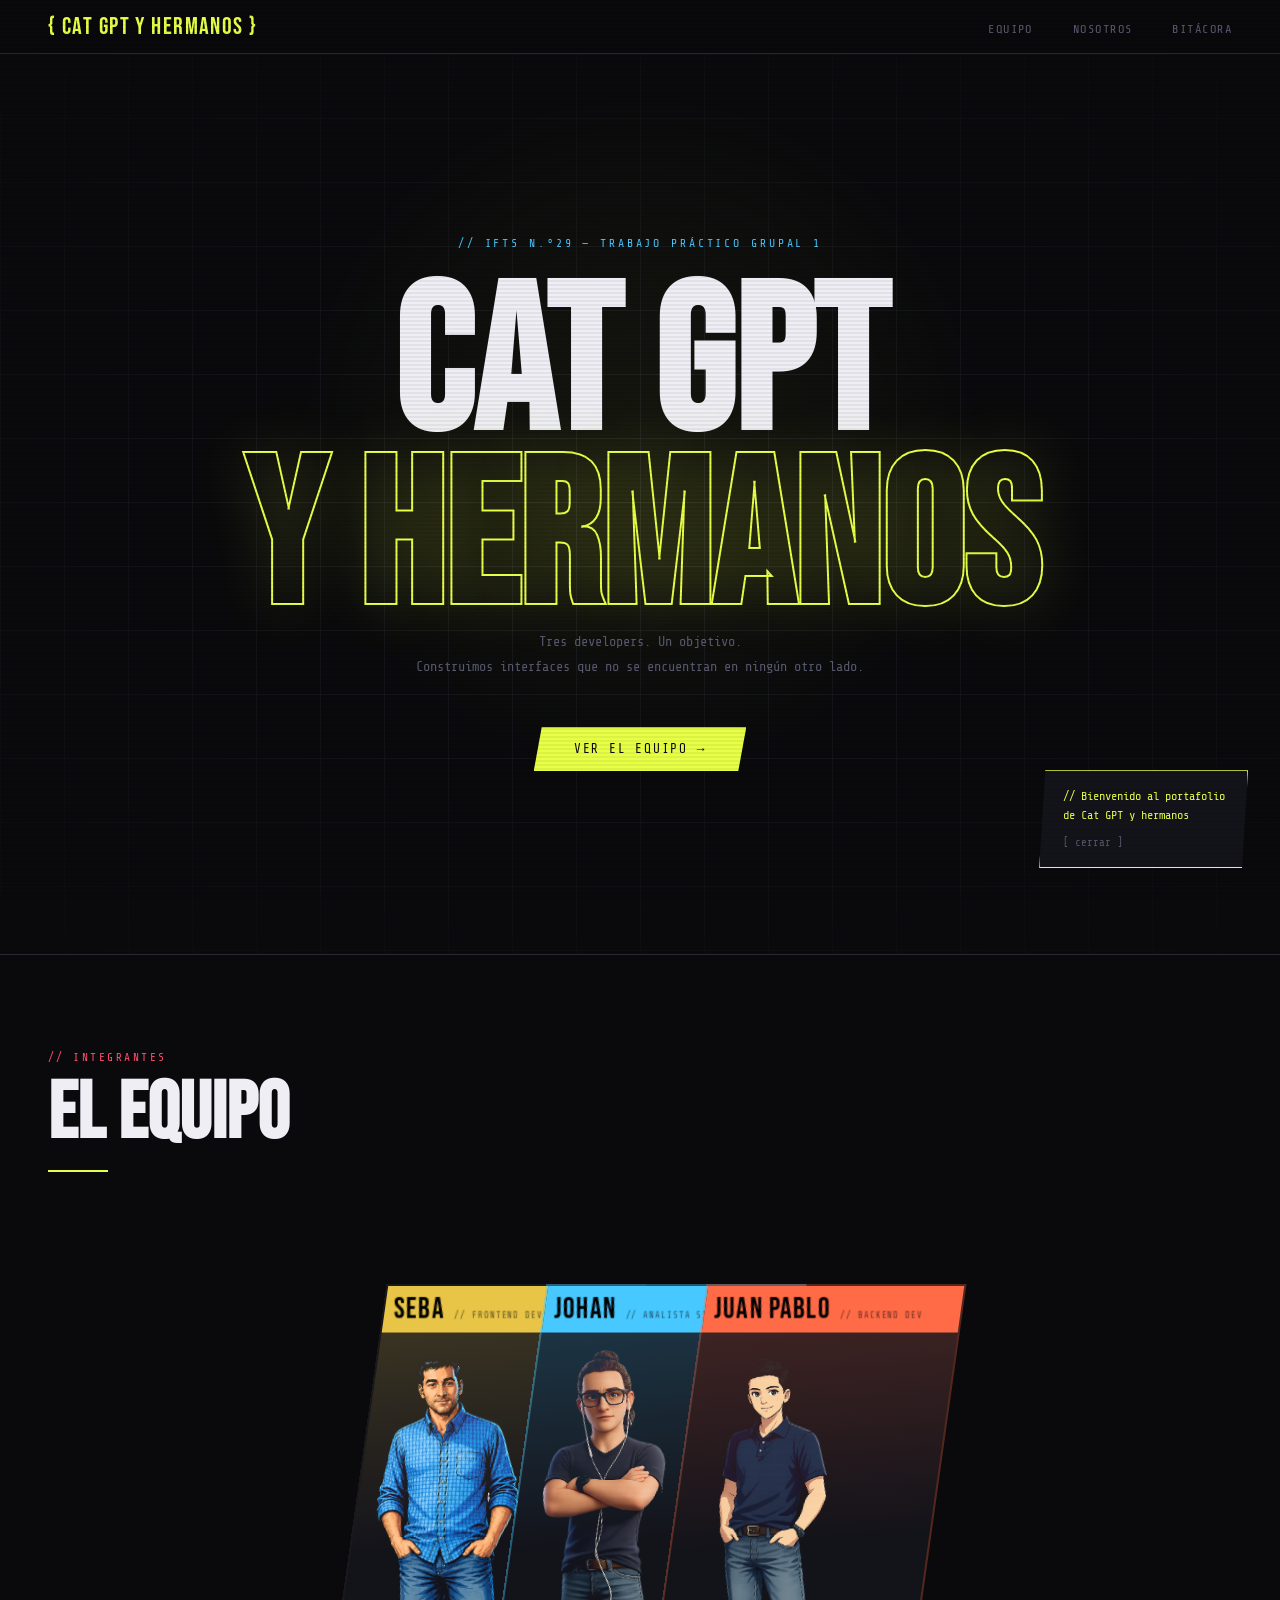
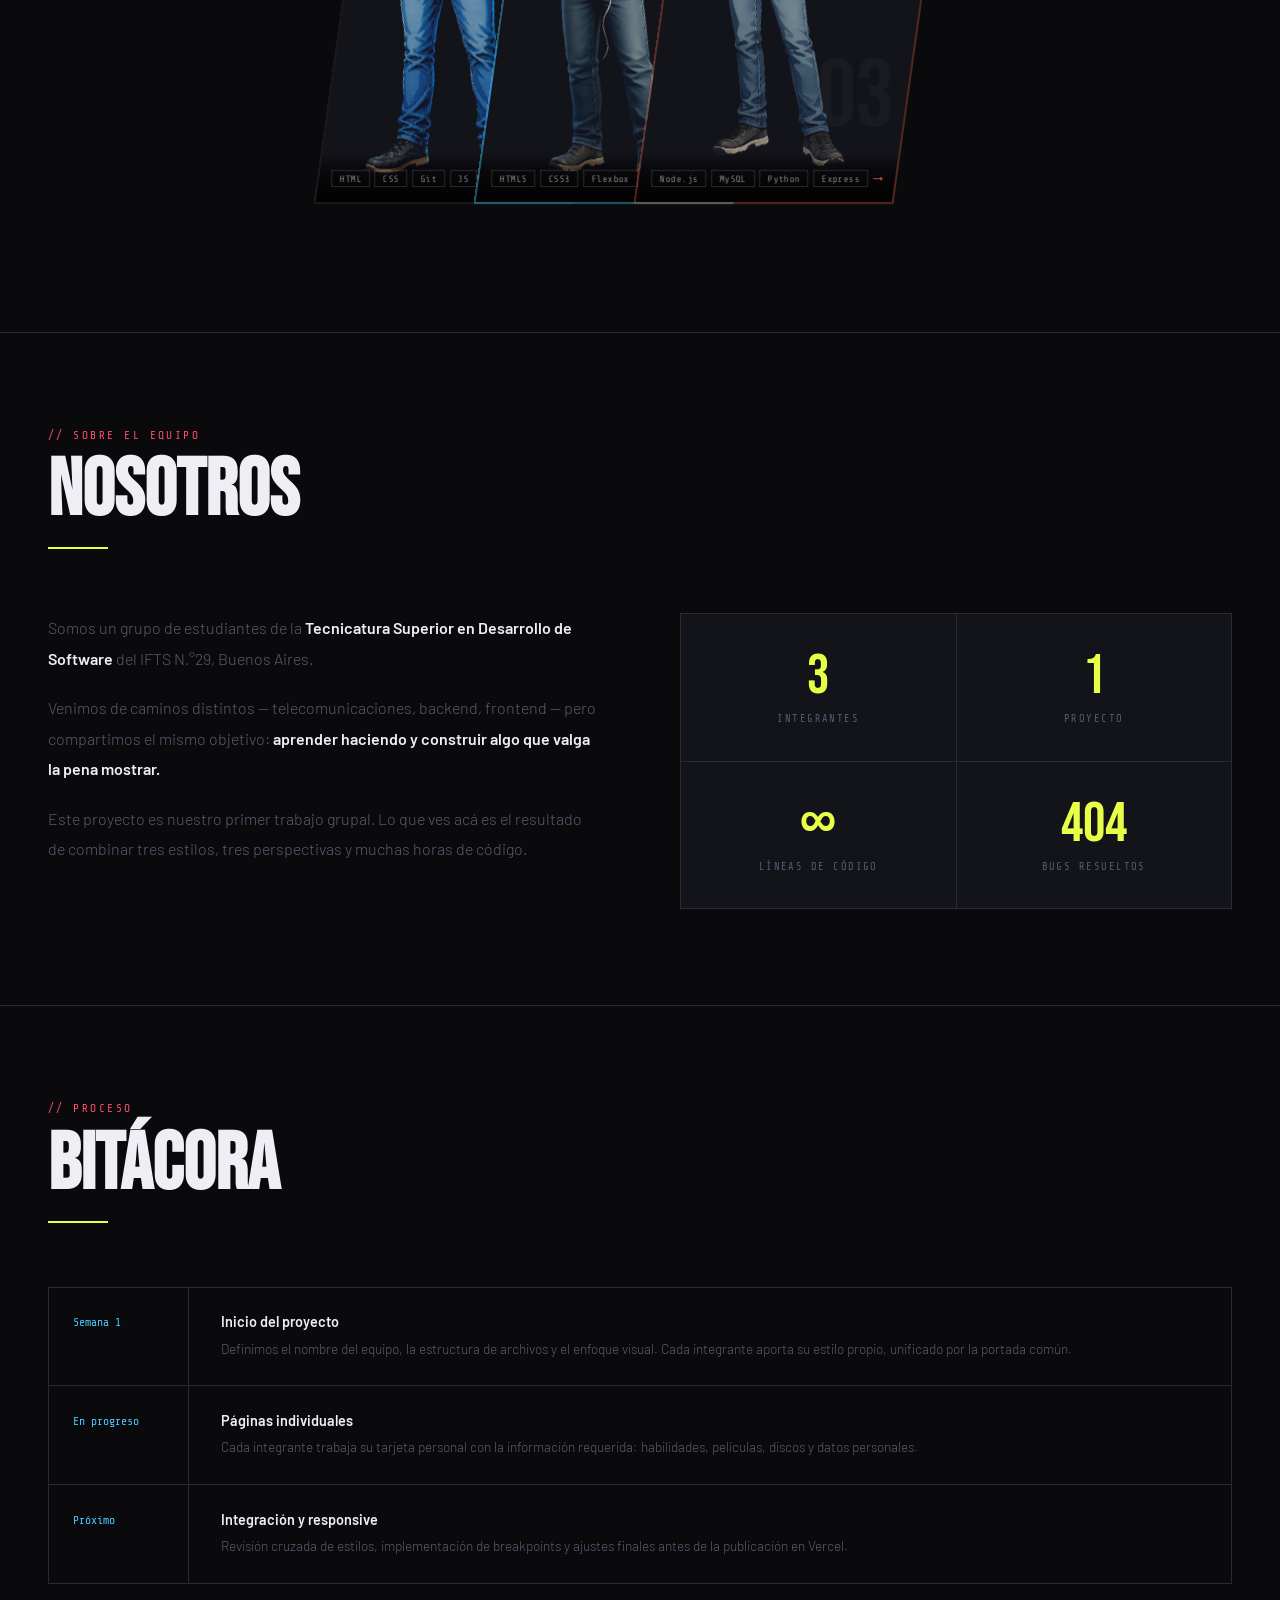
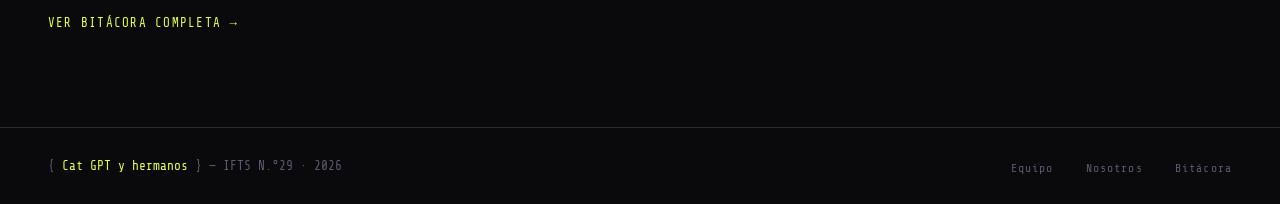
==== commit 2a51fd43: "test-cambio Prueba de cambio en index." ====
--- a/index.html
+++ b/index.html
@@ -4,20 +4,18 @@
 <head>
   <meta charset="UTF-8" />
   <meta name="viewport" content="width=device-width, initial-scale=1.0" />
-  <title>InnovaTech — Portafolio Grupal</title>
+  <title>Cat gpt y hermanos — Portafolio Grupal</title>
   <link rel="preconnect" href="https://fonts.googleapis.com" />
   <link href="https://fonts.googleapis.com/css2?family=Share+Tech+Mono&family=Bebas+Neue&family=Barlow:wght@300;400;600&display=swap" rel="stylesheet" />
   <link rel="stylesheet" href="css/styles.css" />
 </head>
 <body>
 <nav>
-    <span><a href="/index.html" class="nav-logo">{ InnovaTech }</a></span>
-    <button class="nav-toggle">☰</button>
+    <span class="nav-logo">{ Cat GPT y hermanos }</span>
     <ul class="nav-links">
-      <li><a href="/index.html">Inicio</a></li>
-      <li><a href="/index.html#equipo">Equipo</a></li>
-      <li><a href="/index.html#nosotros">Nosotros</a></li>
-      <li><a href="/bitacora.html">Bitácora</a></li>
+      <li><a href="#equipo">Equipo</a></li>
+      <li><a href="#nosotros">Nosotros</a></li>
+      <li><a href="#bitacora">Bitácora</a></li>
     </ul>
   </nav>
   <div class="hero">
@@ -25,14 +23,14 @@
     <div class="hero-glow"></div>
     <p class="hero-eyebrow">// IFTS N.°29 &mdash; Trabajo Práctico Grupal 1</p>
     <h1 class="hero-title">
-      <span class="w1">{ InnovaTech }</span>
+      <span class="w1">Cat GPT</span>
+      <span class="w2">Y HERMANOS</span>
     </h1>
-    <h2 class="w2h2">Desarrollando el futuro</h2>
     <p class="hero-sub">
       Tres developers. Un objetivo.<br>
       Construimos interfaces que no se encuentran en ningún otro lado.
     </p>
-    <a href="/index.html#equipo" class="hero-cta">Ver el equipo →</a>
+    <a href="#equipo" class="hero-cta">Ver el equipo →</a>
   </div>
   <section id="equipo">
     <div class="section-wrap">
@@ -154,23 +152,23 @@
           <span class="bita-date">Semana 1</span>
           <div class="bita-content">
             <strong>Inicio del proyecto</strong>
-            <p>Definimos el nombre del equipo, la estructura de archivos y el enfoque visual. Cada integrante aporta su estilo propio, luego unificamos los estilos y desarrollamos la portada común.</p>
+            <p>Definimos el nombre del equipo, la estructura de archivos y el enfoque visual. Cada integrante aporta su estilo propio, unificado por la portada común.</p>
           </div>
         </div>
 
         <div class="bita-entry">
-          <span class="bita-date">Decisiones de diseño</span>
+          <span class="bita-date">En progreso</span>
           <div class="bita-content">
-            <strong>Diseño unificado con personalidad</strong>
-            <p>Elegimos una estética oscura, tipografías modernas y tarjetas con efecto glowy para mantener la coherencia entre la página principal y las tarjetas individuales. Cada integrante conserva su propia paleta dentro del mismo universo visual.</p>
+            <strong>Páginas individuales</strong>
+            <p>Cada integrante trabaja su tarjeta personal con la información requerida: habilidades, películas, discos y datos personales.</p>
           </div>
         </div>
 
         <div class="bita-entry">
-          <span class="bita-date">Dificultades encontradas</span>
+          <span class="bita-date">Próximo</span>
           <div class="bita-content">
-            <strong>Responsive y consistencia</strong>
-            <p>El mayor desafío fue adaptar la estructura del sitio a varios tamaños de pantalla y mantener las tarjetas individuales legibles. Resolvímos esto con breakpoints claros y ajustes en el tamaño de fuentes, tarjetas y el comportamiento de hover.</p>
+            <strong>Integración y responsive</strong>
+            <p>Revisión cruzada de estilos, implementación de breakpoints y ajustes finales antes de la publicación en Vercel.</p>
           </div>
         </div>
 
@@ -180,17 +178,16 @@
   </section>
 
   <footer>
-    <span class="footer-brand"><span><a href="/index.html" class="nav-logo">{ InnovaTech }</a></span> — IFTS N.°29 · 2026</span>
+    <span class="footer-brand">{ <span>Cat GPT y hermanos</span> } — IFTS N.°29 · 2026</span>
     <ul class="footer-links">
-      <li><a href="/index.html#index">Inicio</a></li>
-      <li><a href="/index.html#equipo">Equipo</a></li>
-      <li><a href="/index.html#nosotros">Nosotros</a></li>
-      <li><a href="/bitacora.html">Bitácora</a></li>
+      <li><a href="#equipo">Equipo</a></li>
+      <li><a href="#nosotros">Nosotros</a></li>
+      <li><a href="bitacora.html">Bitácora</a></li>
     </ul>
   </footer>
 
   <div id="toast">
-    <span>// Bienvenido al portafolio<br>de InnovaTech</span>
+    <span>// Bienvenido al portafolio<br>de Cat GPT y hermanos</span>
     <span id="toast-close">[ cerrar ]</span>
   </div>
 
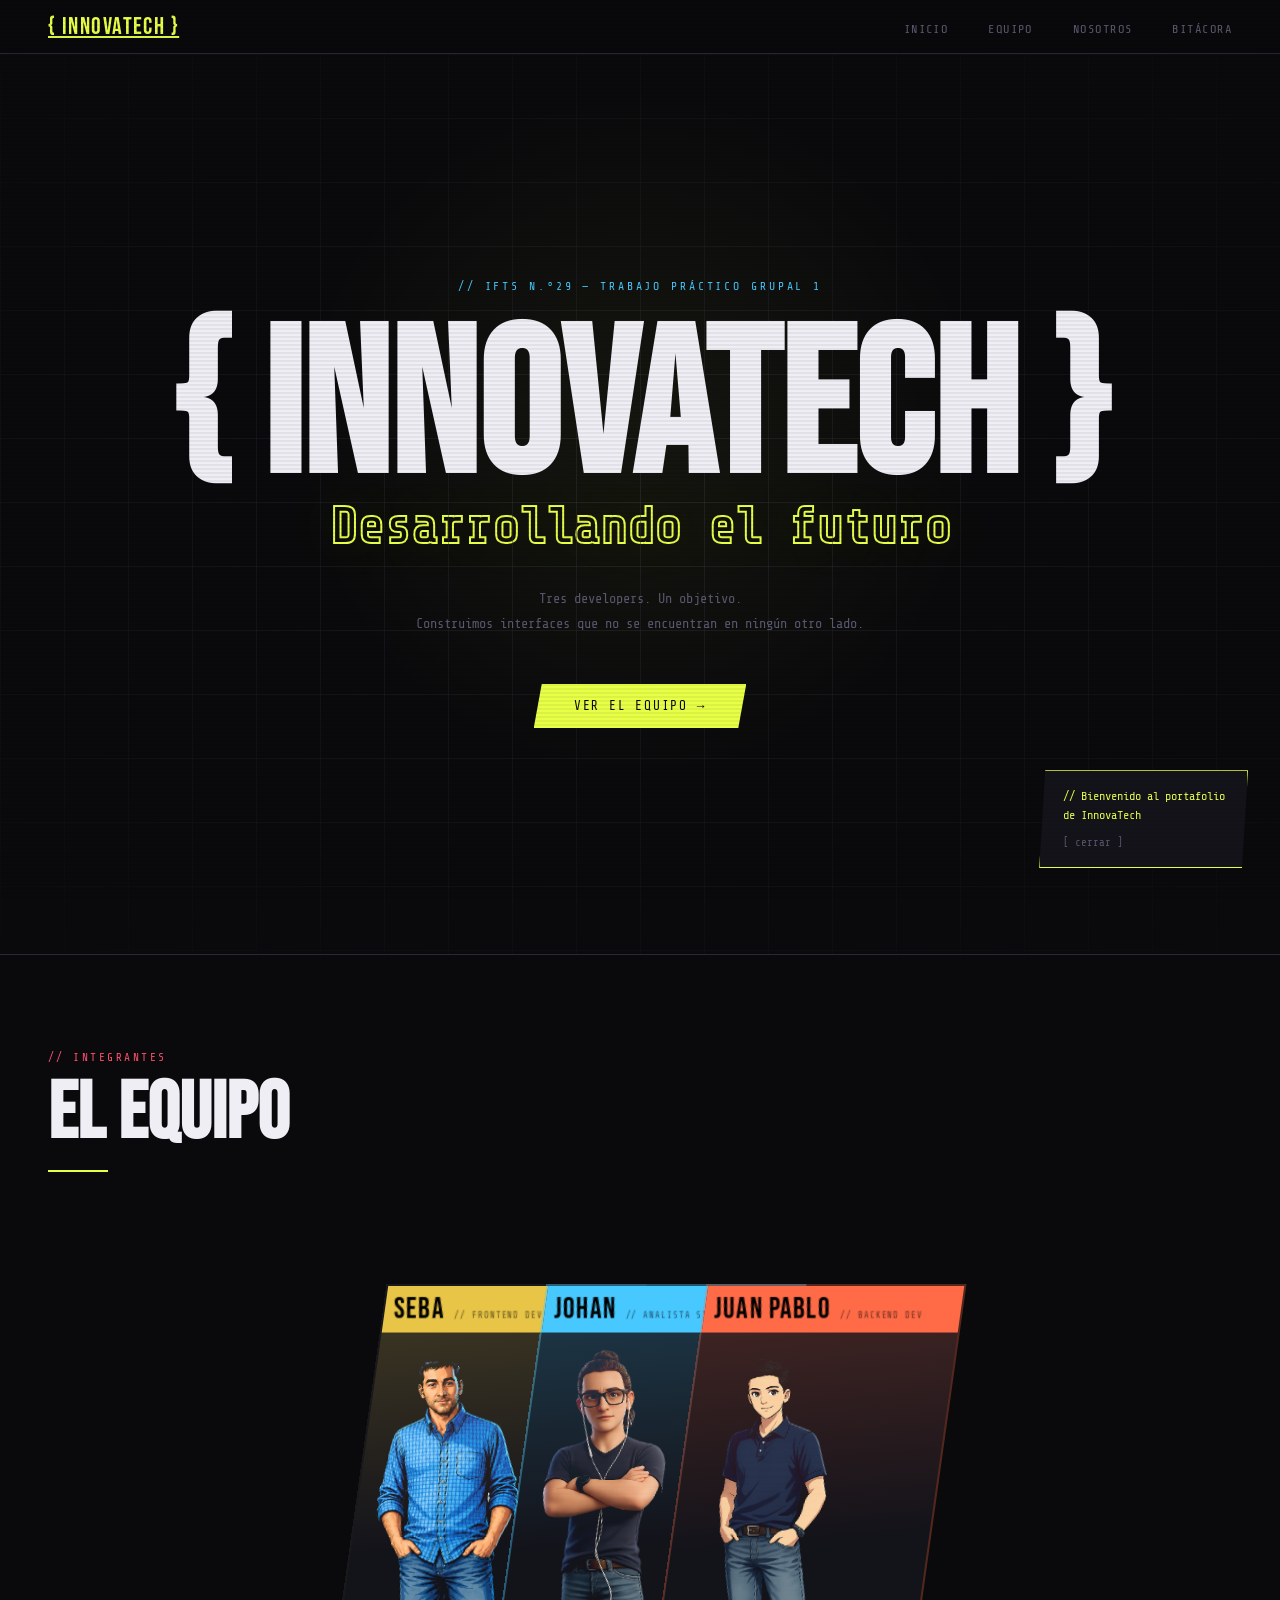
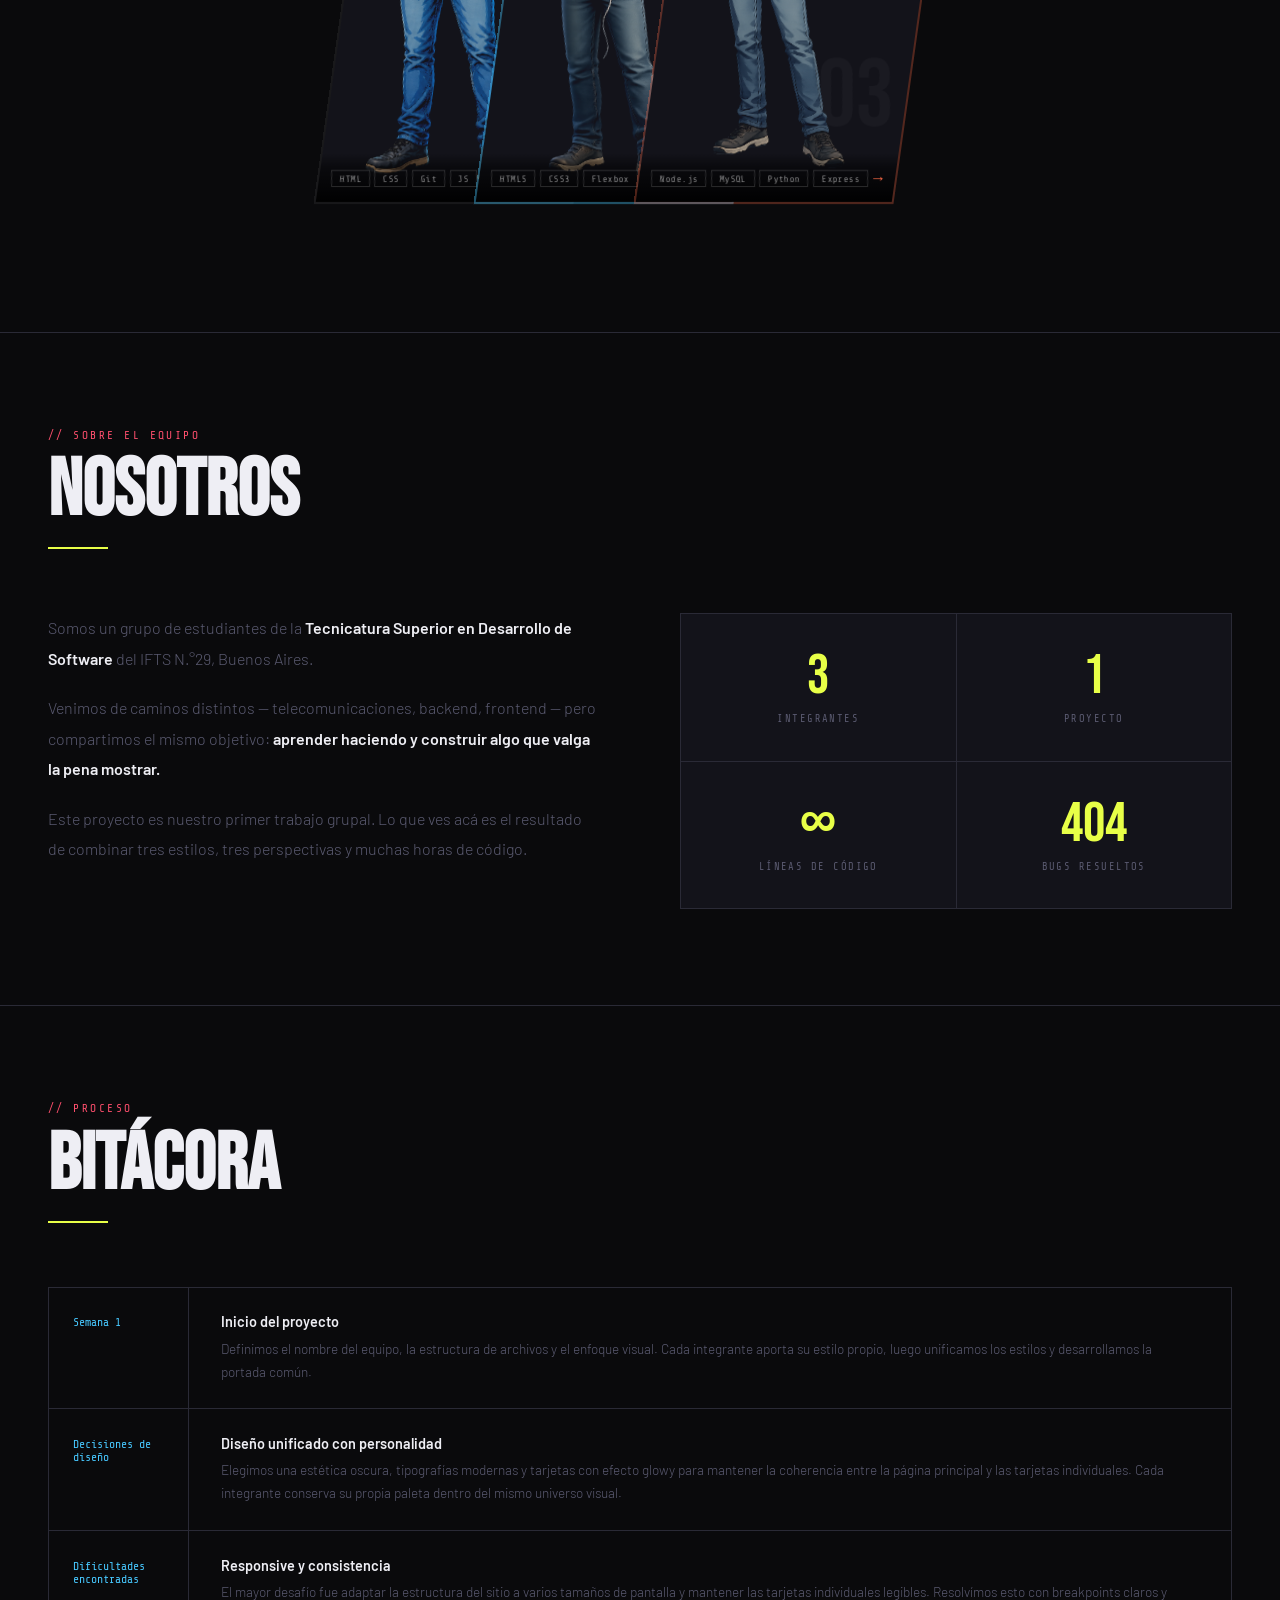
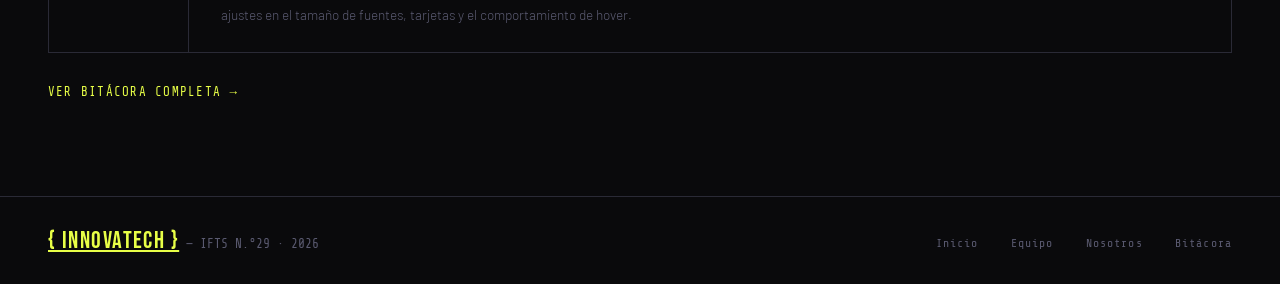
==== commit 275e88a0: "Merge remote-tracking branch 'origin/devJuanPablo' into rama-seba" ====
--- a/index.html
+++ b/index.html
@@ -4,18 +4,20 @@
 <head>
   <meta charset="UTF-8" />
   <meta name="viewport" content="width=device-width, initial-scale=1.0" />
-  <title>Cat gpt y hermanos — Portafolio Grupal</title>
+  <title>InnovaTech — Portafolio Grupal</title>
   <link rel="preconnect" href="https://fonts.googleapis.com" />
   <link href="https://fonts.googleapis.com/css2?family=Share+Tech+Mono&family=Bebas+Neue&family=Barlow:wght@300;400;600&display=swap" rel="stylesheet" />
   <link rel="stylesheet" href="css/styles.css" />
 </head>
 <body>
 <nav>
-    <span class="nav-logo">{ Cat GPT y hermanos }</span>
+    <span><a href="/index.html" class="nav-logo">{ InnovaTech }</a></span>
+    <button class="nav-toggle">☰</button>
     <ul class="nav-links">
-      <li><a href="#equipo">Equipo</a></li>
-      <li><a href="#nosotros">Nosotros</a></li>
-      <li><a href="#bitacora">Bitácora</a></li>
+      <li><a href="/index.html">Inicio</a></li>
+      <li><a href="/index.html#equipo">Equipo</a></li>
+      <li><a href="/index.html#nosotros">Nosotros</a></li>
+      <li><a href="/bitacora.html">Bitácora</a></li>
     </ul>
   </nav>
   <div class="hero">
@@ -23,14 +25,14 @@
     <div class="hero-glow"></div>
     <p class="hero-eyebrow">// IFTS N.°29 &mdash; Trabajo Práctico Grupal 1</p>
     <h1 class="hero-title">
-      <span class="w1">Cat GPT</span>
-      <span class="w2">Y HERMANOS</span>
+      <span class="w1">{ InnovaTech }</span>
     </h1>
+    <h2 class="w2h2">Desarrollando el futuro</h2>
     <p class="hero-sub">
       Tres developers. Un objetivo.<br>
       Construimos interfaces que no se encuentran en ningún otro lado.
     </p>
-    <a href="#equipo" class="hero-cta">Ver el equipo →</a>
+    <a href="/index.html#equipo" class="hero-cta">Ver el equipo →</a>
   </div>
   <section id="equipo">
     <div class="section-wrap">
@@ -152,23 +154,23 @@
           <span class="bita-date">Semana 1</span>
           <div class="bita-content">
             <strong>Inicio del proyecto</strong>
-            <p>Definimos el nombre del equipo, la estructura de archivos y el enfoque visual. Cada integrante aporta su estilo propio, unificado por la portada común.</p>
+            <p>Definimos el nombre del equipo, la estructura de archivos y el enfoque visual. Cada integrante aporta su estilo propio, luego unificamos los estilos y desarrollamos la portada común.</p>
           </div>
         </div>
 
         <div class="bita-entry">
-          <span class="bita-date">En progreso</span>
+          <span class="bita-date">Decisiones de diseño</span>
           <div class="bita-content">
-            <strong>Páginas individuales</strong>
-            <p>Cada integrante trabaja su tarjeta personal con la información requerida: habilidades, películas, discos y datos personales.</p>
+            <strong>Diseño unificado con personalidad</strong>
+            <p>Elegimos una estética oscura, tipografías modernas y tarjetas con efecto glowy para mantener la coherencia entre la página principal y las tarjetas individuales. Cada integrante conserva su propia paleta dentro del mismo universo visual.</p>
           </div>
         </div>
 
         <div class="bita-entry">
-          <span class="bita-date">Próximo</span>
+          <span class="bita-date">Dificultades encontradas</span>
           <div class="bita-content">
-            <strong>Integración y responsive</strong>
-            <p>Revisión cruzada de estilos, implementación de breakpoints y ajustes finales antes de la publicación en Vercel.</p>
+            <strong>Responsive y consistencia</strong>
+            <p>El mayor desafío fue adaptar la estructura del sitio a varios tamaños de pantalla y mantener las tarjetas individuales legibles. Resolvímos esto con breakpoints claros y ajustes en el tamaño de fuentes, tarjetas y el comportamiento de hover.</p>
           </div>
         </div>
 
@@ -178,16 +180,17 @@
   </section>
 
   <footer>
-    <span class="footer-brand">{ <span>Cat GPT y hermanos</span> } — IFTS N.°29 · 2026</span>
+    <span class="footer-brand"><span><a href="/index.html" class="nav-logo">{ InnovaTech }</a></span> — IFTS N.°29 · 2026</span>
     <ul class="footer-links">
-      <li><a href="#equipo">Equipo</a></li>
-      <li><a href="#nosotros">Nosotros</a></li>
-      <li><a href="bitacora.html">Bitácora</a></li>
+      <li><a href="/index.html#index">Inicio</a></li>
+      <li><a href="/index.html#equipo">Equipo</a></li>
+      <li><a href="/index.html#nosotros">Nosotros</a></li>
+      <li><a href="/bitacora.html">Bitácora</a></li>
     </ul>
   </footer>
 
   <div id="toast">
-    <span>// Bienvenido al portafolio<br>de Cat GPT y hermanos</span>
+    <span>// Bienvenido al portafolio<br>de InnovaTech</span>
     <span id="toast-close">[ cerrar ]</span>
   </div>
 
